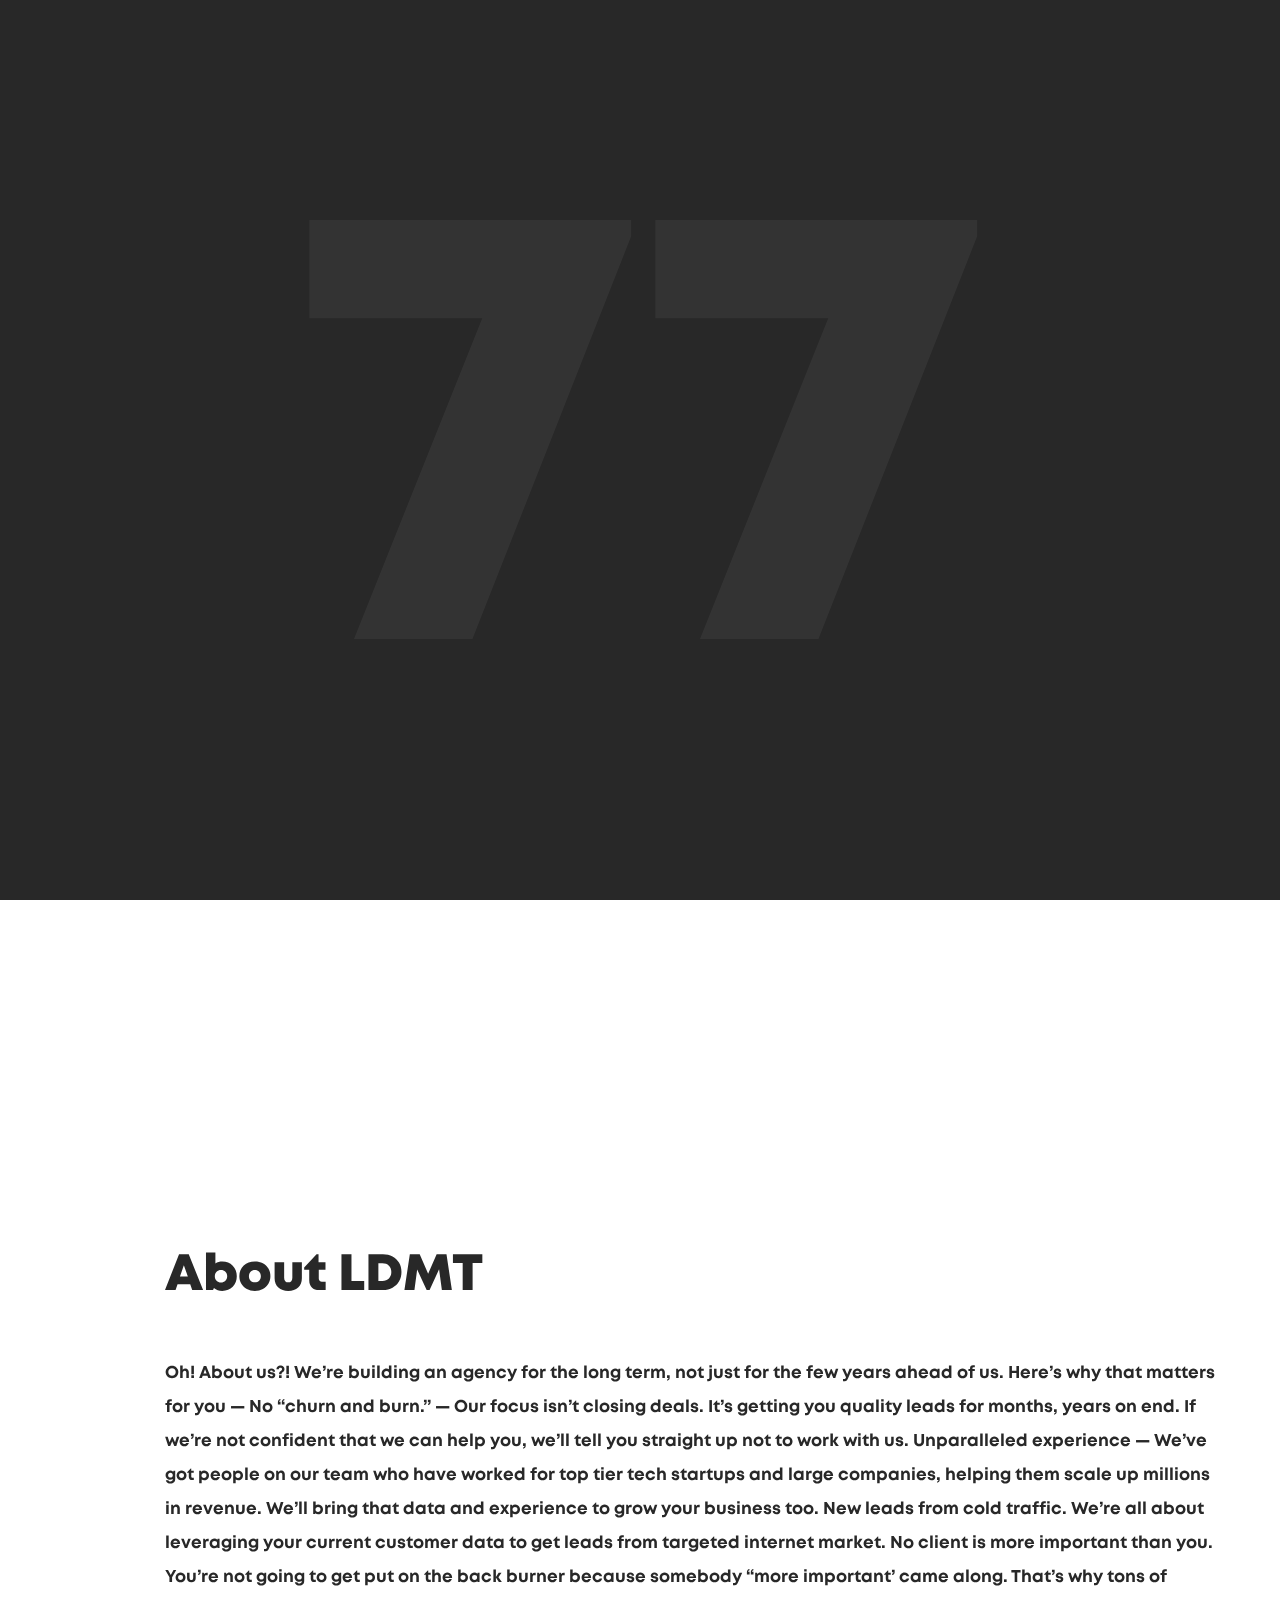
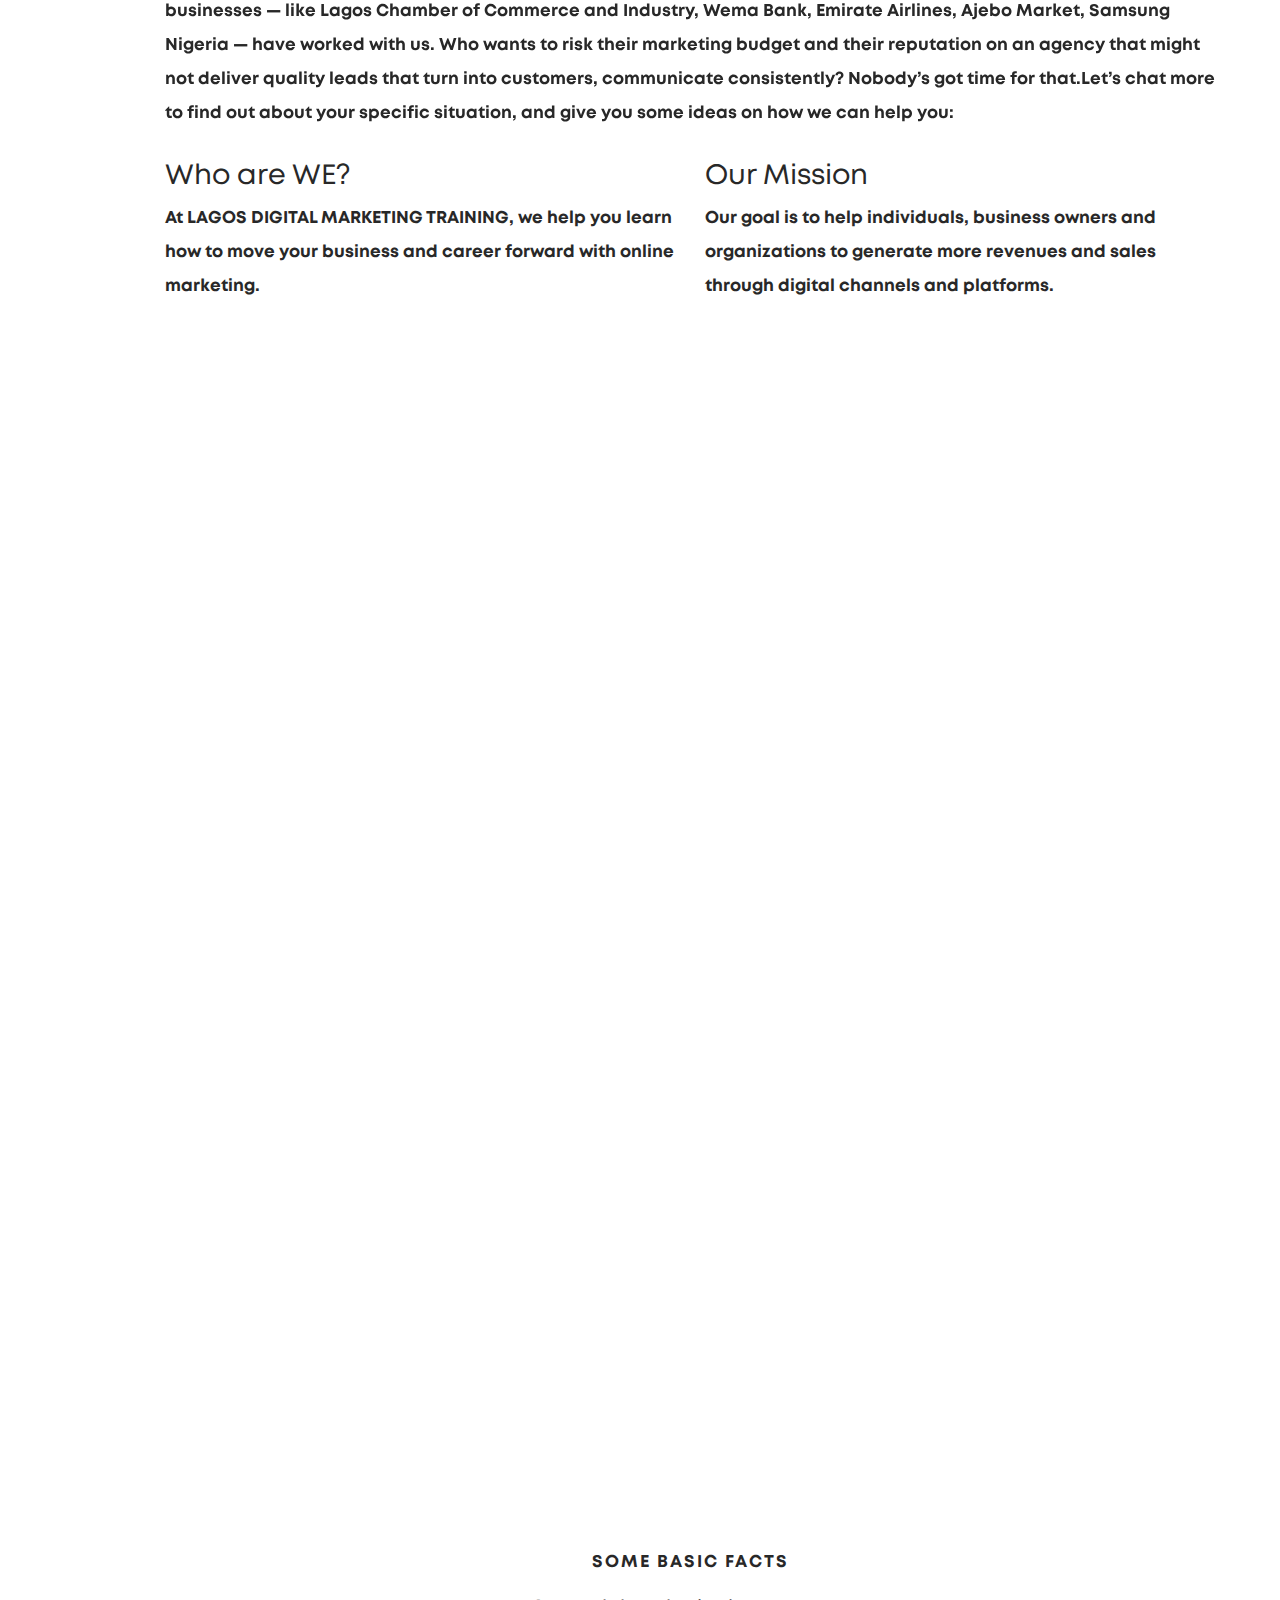
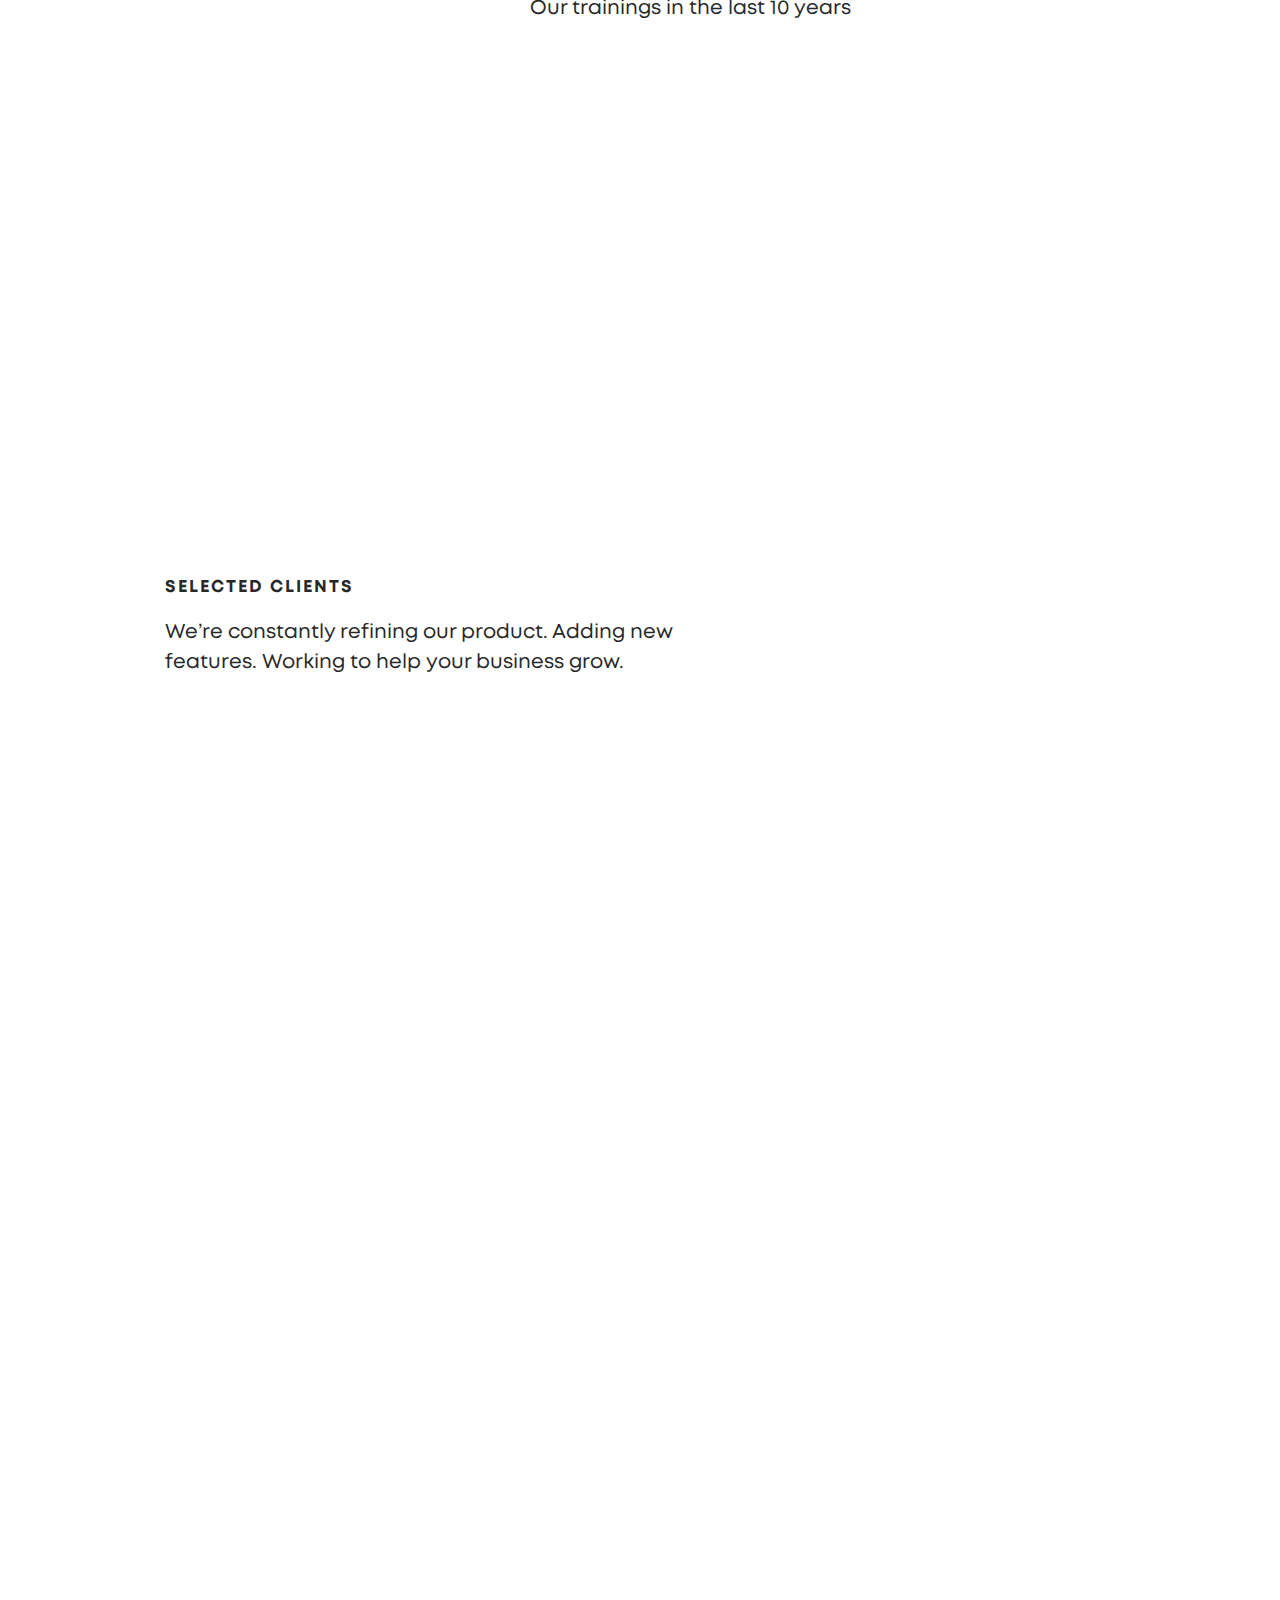
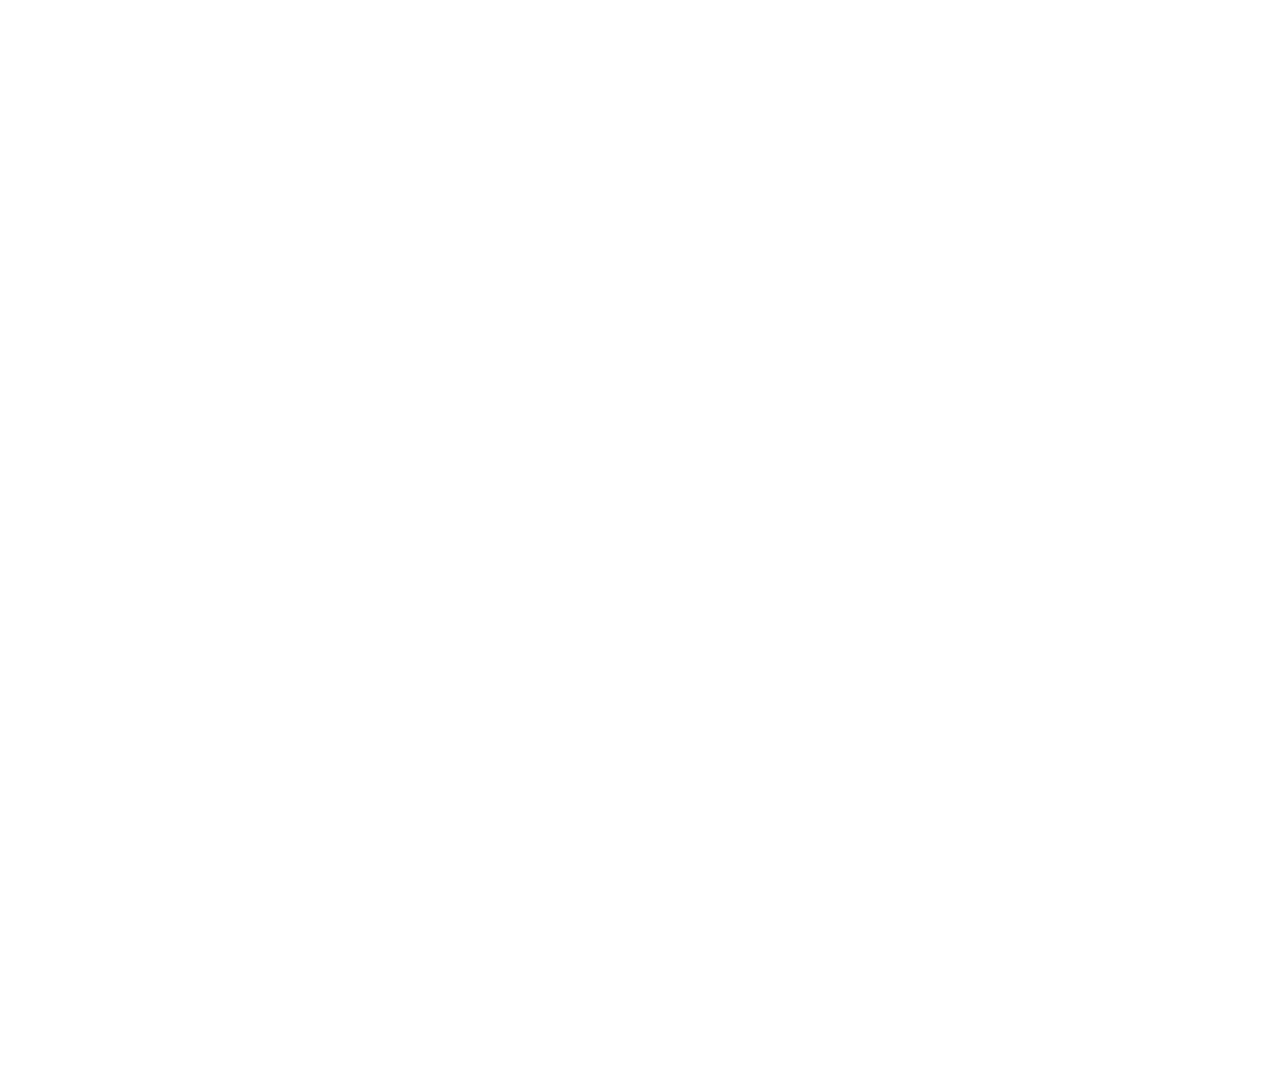
==== about.html @ c2b7b4fe "first commit" ====
<!DOCTYPE html>
<html lang="en">
  <head>
    <meta charset="utf-8" />
    <meta
      name="viewport"
      content="width=device-width, initial-scale=1, shrink-to-fit=no"
    />
    <meta name="format-detection" content="telephone=no" />
    <meta name="theme-color" content="#282828" />
    <title>
      Lagos Digitial Marketing Training | Digital Lab & Creative Solutions
    </title>
    <meta name="author" content="Themezinho" />
    <meta
      name="description"
      content="Agensy | Digital Lab & Creative Solutions"
    />
    <meta
      name="keywords"
      content="creative, works, showcase, training, lagos, portfolio, highlight, projects, modern, agency, digital, studio, css, animation, transition, freelancers"
    />

    <!-- SOCIAL MEDIA META -->
    <meta
      property="og:description"
      content="Lagos Digitial Marketing Training | Digital Lab & Creative Solutions"
    />
    <meta
      property="og:image"
      content="http://www.themezinho.net/agensy/preview.png"
    />
    <meta property="og:site_name" content="ldmt" />
    <meta property="og:title" content="ldmt" />
    <meta property="og:type" content="website" />
    <meta property="og:url" content="http://www.themezinho.net/agensy" />

    <!-- TWITTER META -->
    <meta name="twitter:card" content="summary" />
    <meta name="twitter:site" content="@ldmt" />
    <meta name="twitter:creator" content="@ldmt" />
    <meta name="twitter:title" content="ldmt" />
    <meta
      name="twitter:description"
      content="Lagos Digitial Marketing Training | Digital Lab & Creative Solutions"
    />
    <meta
      name="twitter:image"
      content="http://www.themezinho.net/agensy/preview.png"
    />

    <!-- FAVICON FILES -->
    <link href="images/LDMT logo.png" rel="apple-touch-icon" sizes="144x144" />
    <link href="images/LDMT logo.png" rel="apple-touch-icon" sizes="114x114" />
    <link href="images/LDMT logo.png" rel="apple-touch-icon" sizes="72x72" />
    <link href="images/LDMT logo.png" rel="apple-touch-icon" />
    <link href="images/LDMT logo.png" rel="shortcut icon" />

    <!-- CSS FILES -->
    <link rel="stylesheet" href="css/animate.min.css" />
    <link rel="stylesheet" href="css/odometer.min.css" />
    <link rel="stylesheet" href="css/fancybox.min.css" />
    <link rel="stylesheet" href="css/swiper.min.css" />
    <link rel="stylesheet" href="css/bootstrap.min.css" />
    <link rel="stylesheet" href="css/style.css" />
  </head>
  <body>
    <div class="preloader">
      <div class="inner">
        <!-- <figure class="logo">
          <img src="images/LDMT logo.png" alt="Image" />
        </figure> -->
        <span class="percentage" id="percentage">0</span>
      </div>
      <!-- end inner -->
      <div class="loader-progress" id="loader-progress"></div>
      <!-- end loader-progress -->
    </div>
    <!-- end preloader -->
    <div class="transition-overlay"></div>
    <!-- end transition-overlay -->
    <div class="navigation-menu">
      <div class="inner">
        <div class="side-menu">
          <ul>
            <li><a href="index.html">Home</a></li>
            <li><a href="about.html">About</a></li>
            <li><a href="courses.html">Courses</a></li>
            <li><a href="contact.html">Contact</a></li>
          </ul>
        </div>
        <!-- end side-menu -->
        <div class="sides">
          <!-- <div id="map">
            <iframe
              src="https://www.google.com/maps/embed?pb=!1m18!1m12!1m3!1d325518.68780316407!2d30.252511957059642!3d50.4016990487754!2m3!1f0!2f0!3f0!3m2!1i1024!2i768!4f13.1!3m3!1m2!1s0x40d4cf4ee15a4505%3A0x764931d2170146fe!2z0JrQuNGX0LIsIDAyMDAw!5e0!3m2!1suk!2sua!4v1552081224273"
              width="600"
              height="450"
              style="border: 0"
              allowfullscreen
            ></iframe>
          </div> -->
          <!-- end map -->
          <figure>
            <img src="images/team.jpg" alt="Image" />
            <a href="#" data-fancybox
              ><img src="images/icon-map-marker.svg" alt="Image"
            /></a>
          </figure>
        </div>
        <!-- end sides -->
        <div class="sides">
          <h2>
            LDMT is an agency for the long term, not just for the few years
            ahead of us. Here’s why that matters for you — No “churn and burn.”
            — Our focus isn’t closing deals. It’s getting you quality leads for
            months, years on end.
          </h2>
          <address>
            7 Molade Okoya, Adeniyi Jones, Lagos<br />
            <a href="#">info@ldmt.com.ng </a>
            +234 817 985 2082
          </address>
        </div>
        <!-- end sides -->
      </div>
      <!-- end inner -->
    </div>
    <!-- end navigation-menu -->
    <aside class="left-side">
      <div class="logo">
        <img src="images/LDMT logo.png" alt="Image" />
      </div>
      <ul>
        <li><a href="#">FACEBOOK</a></li>
        <li><a href="#">INSTAGRAM</a></li>
        <li><a href="#">TWITTER</a></li>
        <li><a href="#">LINKEDIN</a></li>
      </ul>
      <a href="#top" class="gotop"
        ><img src="images/icon-gotop.svg" alt="Image"
      /></a>
    </aside>
    <header class="header">
      <nav class="navbar">
        <div class="inner">
          <div class="logo">
            <a href="index.html"
              ><img src="images/LDMT logo.png" alt="Image"
            /></a>
          </div>
          <!-- end logo -->
          <div class="phone">T: +234 817 985 2082</div>
          <!-- end phone -->
          <div class="main-menu">
            <ul>
              <li><a href="index.html">Home</a></li>
              <li><a href="about.html">About</a></li>
              <li><a href="courses.html">Courses</a></li>
              <li><a href="contact.html">Contact</a></li>
            </ul>
          </div>
          <!-- end main-menu -->
          <div class="hamburger-menu" id="hamburger-menu">
            <div class="burger">
              <svg
                id="burger-svg"
                data-name="Layer 1"
                xmlns="http://www.w3.org/2000/svg"
                viewBox="0 0 50 50"
              >
                <title>Show / Hide Navigation</title>
                <rect class="burger-svg__base" width="50" height="50" />
                <g class="burger-svg__bars">
                  <rect
                    class="burger-svg__bar burger-svg__bar-1"
                    x="14"
                    y="18"
                    width="22"
                    height="2"
                  />
                  <rect
                    class="burger-svg__bar burger-svg__bar-2"
                    x="14"
                    y="24"
                    width="22"
                    height="2"
                  />
                  <rect
                    class="burger-svg__bar burger-svg__bar-3"
                    x="14"
                    y="30"
                    width="22"
                    height="2"
                  />
                </g>
              </svg>
            </div>
            <!-- end burger -->
          </div>
          <!-- end hamburger-menu -->
        </div>
        <!-- end inner -->
      </nav>
      <!-- end navbar -->
      <!-- end navbar -->
      <div class="page-title">
        <div class="container">
          <h2>About LDMT</h2>
          <p>
            At LAGOS DIGITAL MARKETING TRAINING, we help you learn how to move
            your business and career forward with online marketing.
          </p>
        </div>
        <!-- end container -->
      </div>
      <!-- end page-title -->
    </header>
    <!-- end header -->
    <section class="page-header">
      <div class="video-bg">
        <video src="videos/video-pl.mp4" loop autoplay muted></video>
      </div>
      <!-- end video-bg -->
    </section>
    <!-- end page-header -->
    <section class="about-intro">
      <div class="container">
        <div class="row">
          <div class="col-12">
            <h2>About LDMT</h2>
            <p>
              Oh! About us?! We’re building an agency for the long term, not
              just for the few years ahead of us. Here’s why that matters for
              you — No “churn and burn.” — Our focus isn’t closing deals. It’s
              getting you quality leads for months, years on end. If we’re not
              confident that we can help you, we’ll tell you straight up not to
              work with us. Unparalleled experience — We’ve got people on our
              team who have worked for top tier tech startups and large
              companies, helping them scale up millions in revenue. We’ll bring
              that data and experience to grow your business too. New leads from
              cold traffic. We’re all about leveraging your current customer
              data to get leads from targeted internet market. No client is more
              important than you. You’re not going to get put on the back burner
              because somebody “more important’ came along. That’s why tons of
              businesses — like Lagos Chamber of Commerce and Industry, Wema
              Bank, Emirate Airlines, Ajebo Market, Samsung Nigeria — have
              worked with us. Who wants to risk their marketing budget and their
              reputation on an agency that might not deliver quality leads that
              turn into customers, communicate consistently? Nobody’s got time
              for that.Let’s chat more to find out about your specific
              situation, and give you some ideas on how we can help you:
            </p>
          </div>
          <!-- end col-12 -->
          <div class="col-md-6">
            <h3>Who are WE?</h3>
            <p>
              At LAGOS DIGITAL MARKETING TRAINING, we help you learn how to move
              your business and career forward with online marketing.
            </p>
          </div>
          <!-- end col-6 -->
          <div class="col-md-6">
            <h3>Our Mission</h3>
            <p>
              Our goal is to help individuals, business owners and organizations
              to generate more revenues and sales through digital channels and
              platforms.
            </p>
          </div>

          <!-- end col-6 -->
        </div>
        <!-- end row -->
      </div>
      <!-- end container -->
    </section>
    <!-- end about-intro -->
    <section class="main-services" data-color="dark">
      <div class="container">
        <div class="row">
          <div class="col-12">
            <div class="titles">
              <h6>Our COURSES</h6>
              <p>
                Best recommendations for anyone looking to close more
                digitalsales and grow their business.
              </p>
            </div>
            <!-- end titles -->
          </div>
          <!-- end col-12 -->
          <div class="col-lg-3 col-md-6">
            <figure class="wow fadeinUp">
              <img src="images/icon01.svg" alt="Image" />
            </figure>
            <article>
              <span>01</span>
              <h4>CONTENT MARKETING</h4>
            </article>
          </div>
          <!-- end col-3 -->
          <div class="col-lg-3 col-md-6">
            <figure class="wow fadeinUp">
              <img src="images/icon02.svg" alt="Image" />
            </figure>
            <article>
              <span>02</span>
              <h4>SOCIAL MEDIA MARKETING</h4>
            </article>
          </div>
          <!-- end col-3 -->
          <div class="col-lg-3 col-md-6">
            <figure class="wow fadeinUp">
              <img src="images/icon03.svg" alt="Image" />
            </figure>
            <article>
              <span>03</span>
              <h4>SEARCH ENGINE OPTIMIZATION</h4>
            </article>
          </div>
          <!-- end col-3 -->
          <div class="col-lg-3 col-md-6">
            <figure class="wow fadeinUp">
              <img src="images/icon04.svg" alt="Image" />
            </figure>
            <article>
              <span>04</span>
              <h4>EMAIL MARKETING</h4>
            </article>
          </div>
          <!-- end col-3 -->
          <div class="col-lg-3 col-md-6">
            <figure class="wow fadeinUp">
              <img src="images/icon05.svg" alt="Image" />
            </figure>
            <article>
              <span>05</span>
              <h4>BLOGGING</h4>
            </article>
          </div>
          <!-- end col-3 -->
          <div class="col-lg-3 col-md-6">
            <figure class="wow fadeinUp">
              <img src="images/icon06.svg" alt="Image" />
            </figure>
            <article>
              <span>06</span>
              <h4>PAY PER CLICK</h4>
            </article>
          </div>
          <!-- end col-3 -->
          <div class="col-lg-3 col-md-6">
            <figure class="wow fadeinUp">
              <img src="images/icon07.svg" alt="Image" />
            </figure>
            <article>
              <span>07</span>
              <h4>CONVERSION OPTIMIZATION</h4>
            </article>
          </div>
          <!-- end col-3 -->
          <div class="col-lg-3 col-md-6">
            <figure class="wow fadeinUp">
              <img src="images/icon08.svg" alt="Image" />
            </figure>
            <article>
              <span>08</span>
              <h4>DIGITAL ANALYTICS</h4>
            </article>
          </div>
          <!-- end col-3 -->
          <div class="col-lg-3 col-md-6">
            <figure class="wow fadeinUp">
              <img src="images/icon08.svg" alt="Image" />
            </figure>
            <article>
              <span>09</span>
              <h4>ONLINE STORY TELLING</h4>
            </article>
          </div>
          <div class="col-lg-3 col-md-6">
            <figure class="wow fadeinUp">
              <img src="images/icon08.svg" alt="Image" />
            </figure>
            <article>
              <span>10</span>
              <h4>MARKET AUTOMATON</h4>
            </article>
          </div>
          <div class="col-lg-3 col-md-6">
            <figure class="wow fadeinUp">
              <img src="images/icon08.svg" alt="Image" />
            </figure>
            <article>
              <span>11</span>
              <h4>Digital Marketing Strategy</h4>
            </article>
          </div>
        </div>
        <!-- end row -->
      </div>
      <!-- end container -->
    </section>
    <!-- end main-services -->
    <section class="our-awards">
      <div class="container">
        <div class="titles">
          <h6>SOME BASIC FACTS</h6>
          <p>Our trainings in the last 10 years</p>
        </div>
        <!-- end titles -->
        <ul>
          <li class="wow fadeInUp" data-wow-delay="0s">
            <figure><img src="images/awards01.png" alt="Image" /></figure>
            <h5>Students</h5>
            <span class="odometer" data-count="7" data-status="yes">0K</span>
          </li>
          <li class="wow fadeInUp" data-wow-delay="0.05s">
            <figure><img src="images/awards02.png" alt="Image" /></figure>
            <h5>Course Modules</h5>
            <span class="odometer" data-count="11" data-status="yes">0</span>
          </li>
          <li class="wow fadeInUp" data-wow-delay="0.10s">
            <figure><img src="images/awards03.png" alt="Image" /></figure>
            <h5>Trainings Completed</h5>
            <span class="odometer" data-count="350" data-status="yes">0+</span>
          </li>
          <li class="wow fadeInUp" data-wow-delay="0.15s">
            <figure><img src="images/awards04.png" alt="Image" /></figure>
            <h5>Locations</h5>
            <span class="odometer" data-count="4" data-status="yes">0</span>
          </li>
          <li class="wow fadeInUp" data-wow-delay="0.20s">
            <figure><img src="images/awards05.png" alt="Image" /></figure>
            <h5>Pro Tutors</h5>
            <span class="odometer" data-count="50" data-status="yes">0</span>
          </li>
        </ul>
      </div>
      <!-- end container -->
    </section>
    <!-- end our-awards -->
    <!-- <section class="team" data-color="dark">
      <div class="container">
        <div class="row">
          <div class="col-12">
            <div class="titles">
              <h6>TEAM MEMBERS</h6>
              <p>
                We’re constantly refining our product. Adding new features.
                Working to help your business grow.
              </p>
            </div>
          </div>
          <div class="col-lg-3 col-md-6">
            <figure>
              <img src="images/team01.jpg" alt="Image" />
              <figcaption>
                <h5>Sasha O'Kharin</h5>
                <span>Freelance Creative Developer</span>
                <a href="#">Linkedin</a>
              </figcaption>
            </figure>
          </div>
          <div class="col-lg-3 col-md-6">
            <figure>
              <img src="images/team02.jpg" alt="Image" />
              <figcaption>
                <h5>Oleg Pachorski</h5>
                <span>Freelance Creative Developer</span>
                <a href="#">Linkedin</a>
              </figcaption>
            </figure>
          </div>
          <div class="col-lg-3 col-md-6">
            <figure>
              <img src="images/team03.jpg" alt="Image" />
              <figcaption>
                <h5>Alex Avdeivva</h5>
                <span>Freelance Creative Developer</span>
                <a href="#">Linkedin</a>
              </figcaption>
            </figure>
          </div>
          <div class="col-lg-3 col-md-6">
            <figure>
              <img src="images/team04.jpg" alt="Image" />
              <figcaption>
                <h5>Andrey Kolbasin</h5>
                <span>Freelance Creative Developer</span>
                <a href="#">Linkedin</a>
              </figcaption>
            </figure>
          </div>
        </div>
      </div>
    </section> -->
    <!-- end team -->
    <section class="logos">
      <div class="container">
        <div class="titles">
          <h6>SELECTED CLIENTS</h6>
          <p>
            We’re constantly refining our product. Adding new features. Working
            to help your business grow.
          </p>
        </div>
        <!-- end titles -->
        <ul class="wow fadeInUp">
          <li>
            <figure>
              <img src="images/moovit.svg" alt="Image" />
              <img src="images/brandspoosh.svg" alt="Image" />
            </figure>
          </li>
          <li>
            <figure>
              <img src="images/brandspoosh.svg" alt="Image" />
              <img src="images/moovit.svg" alt="Image" />
            </figure>
          </li>
          <li>
            <figure>
              <img src="images/guardian.svg" alt="Image" />
              <img src="images/business.svg" alt="Image" />
            </figure>
          </li>
          <li>
            <figure>
              <img src="images/moovit.svg" alt="Image" />
              <img src="images/brandspoosh.svg" alt="Image" />
            </figure>
          </li>
          <li>
            <figure>
              <img src="images/business.svg" alt="Image" />
              <img src="images/guardian.svg" alt="Image" />
            </figure>
          </li>
        </ul>
      </div>
      <!-- end container -->
    </section>
    <!-- end logos -->
    <section class="work-with-us" data-color="dark">
      <div class="container wow fadeInUp">
        <h6>LEARN FROM A PRO TEAM</h6>
        <h2>Would you like to start a training with us?</h2>
        <p><a href="#">Info@ldmt.com.ng</a></p>
        <small>Or</small>
        <p>+234 817 985 2082 or +234 708 853 7842</p>
      </div>
      <!-- end container -->
    </section>
    <!-- end work-with-us -->
    <footer class="footer">
      <div class="container">
        <div class="row">
          <div class="col-12">
            <div class="career wow fadeInUp">
              <h6>LAGOS DIGITAL MARKETING TRAINING</h6>
              <h2>
                We are always looking for creative minds, so let's train you
              </h2>
              <div class="custom-link">
                <a href="#">Get Started</a> <span></span> <i></i>
              </div>
              <!-- end custom-link -->
            </div>
            <!-- end career -->
          </div>
          <!-- end col-12 -->
          <div class="col-lg-5 wow fadeInUp">
            <figure class="logo">
              <img src="images/LDMT logo.png" alt="Image" />
            </figure>
          </div>
          <!-- end col-5 -->
          <div class="col-lg-4 col-md-6 wow fadeInUp">
            <h5>Location</h5>
            <address>
              7 Molade Okoya, <br />
              Adeniyi Jones, Lagos
            </address>
          </div>
          <!-- end col-4 -->
          <div class="col-lg-3 col-md-6 wow fadeInUp">
            <h5>Say Hello</h5>
            <address>
              info@ldmt.com.ng <br />
              +234 817 985 2082 / +234 708 853 7842
            </address>
          </div>
          <!-- end col-3 -->
          <div class="col-12 wow fadeInUp">
            <div class="sub-footer">
              <ul>
                <li><a href="courses.html">Courses</a></li>
                <li><a href="about.html">About</a></li>
                <li><a href="contact.html">Contact</a></li>
              </ul>
              <span>© 2022 LDMT - All rights Reserved</span>
            </div>
            <!-- end sub-footer -->
          </div>
          <!-- end col-12 -->
        </div>
        <!-- end row -->
      </div>
      <!-- end container -->
    </footer>
    <!-- end footer -->
    <audio id="hamburger-hover" src="audio/link.mp3" preload="auto"></audio>

    <!-- JS FILES -->
    <script src="js/jquery.min.js"></script>
    <script src="js/bootstrap.min.js"></script>
    <script src="js/imagesloaded.pkgd.min.js"></script>
    <script src="js/isotope.min.js"></script>
    <script src="js/swiper.min.js"></script>
    <script src="js/TweenMax.min.js"></script>
    <script src="js/odometer.min.js"></script>
    <script src="js/fancybox.min.js"></script>
    <script src="js/wow.min.js"></script>
    <script src="js/scripts.js"></script>
  </body>
</html>
---- css/style.css ----
@charset "UTF-8";
/* CUSTOM FONTS */
@font-face {
  font-family: "Mont";
  src: url("../fonts/Mont-Regular.eot");
  src: local("☺"), url("../fonts/Mont-Regular.woff") format("woff"),
    url("../fonts/Mont-Regular.ttf") format("truetype"),
    url("../fonts/Mont-Regular.svg") format("svg");
  font-weight: 400;
  font-style: normal;
}
@font-face {
  font-family: "Mont";
  src: url("../fonts/Mont-Bold.eot");
  src: local("☺"), url("../fonts/Mont-Bold.woff") format("woff"),
    url("../fonts/Mont-Bold.ttf") format("truetype"),
    url("../fonts/Mont-Bold.svg") format("svg");
  font-weight: 600;
  font-style: normal;
}
@font-face {
  font-family: "Mont";
  src: url("../fonts/Mont-Heavy.eot");
  src: local("☺"), url("../fonts/Mont-Heavy.woff") format("woff"),
    url("../fonts/Mont-Heavy.ttf") format("truetype"),
    url("../fonts/Mont-Heavy.svg") format("svg");
  font-weight: 800;
  font-style: normal;
}
/* BODY */
* {
  outline: none !important;
}

body {
  margin: 0;
  padding-left: 150px;
  padding-right: 50px;
  font-family: "Mont";
  font-size: 17px;
  color: #282828;
  -webkit-transition: all 0.4s ease-in-out;
  -moz-transition: all 0.4s ease-in-out;
  -ms-transition: all 0.4s ease-in-out;
  -o-transition: all 0.4s ease-in-out;
  transition: all 0.4s ease-in-out;
  -webkit-font-smoothing: antialiased;
  text-rendering: optimizeLegibility;
  -moz-osx-font-smoothing: grayscale;
}

/* LINKS */
a {
  color: #282828;
  -webkit-transition: all 0.25s ease-in-out;
  -moz-transition: all 0.25s ease-in-out;
  -ms-transition: all 0.25s ease-in-out;
  -o-transition: all 0.25s ease-in-out;
  transition: all 0.25s ease-in-out;
}

a:hover {
  text-decoration: underline;
  color: #282828;
}

a:active {
  text-decoration: underline;
}

/* HTML ELEMENTS */
img {
  max-width: 100%;
}

p {
  line-height: 1.5;
}

/* FORM ELEMENTS */
input[type="text"] {
  width: 100%;
  height: 54px;
  border: 1px solid #eee;
  padding: 0 20px;
}

textarea {
  width: 100%;
  height: 160px;
  border: 1px solid #eee;
  padding: 15px 20px;
}

button[type="submit"] {
  height: 58px;
  display: -ms-flexbox;
  display: flex;
  -ms-flex-wrap: wrap;
  flex-wrap: wrap;
  -ms-flex-align: center;
  -ms-flex-pack: justify;
  justify-content: space-between;
  text-align: center;
  border: none;
  margin: 0;
  padding: 0;
}
button[type="submit"] * {
  -webkit-transition: all 0.25s ease-in-out;
  -moz-transition: all 0.25s ease-in-out;
  -ms-transition: all 0.25s ease-in-out;
  -o-transition: all 0.25s ease-in-out;
  transition: all 0.25s ease-in-out;
}
button[type="submit"] strong {
  display: flex;
  flex-wrap: wrap;
  justify-content: center;
  align-content: center;
  height: 58px;
  border: 1px solid #282828;
  font-size: 13px;
  font-weight: 600;
  text-transform: uppercase;
  padding: 0 30px;
  background: #282828;
  color: #fff;
}
button[type="submit"] strong:hover {
  text-decoration: none;
}
button[type="submit"] b {
  width: 20px;
  height: 1px;
  background: #fff;
  display: inline-block;
  margin-left: 20px;
  margin-top: 8px;
}
button[type="submit"] i {
  width: 0;
  height: 0;
  display: inline-block;
  margin-left: 0;
  margin-right: auto;
  border-style: solid;
  border-width: 4px 0 4px 4px;
  border-color: transparent transparent transparent #fff;
  opacity: 1;
  margin-top: 5px;
}
button[type="submit"]:hover b {
  width: 50px;
  margin-left: 20px;
}
button[type="submit"]:hover i {
  opacity: 0;
}

/* CUSTOM CONTAINER */
@media (min-width: 1240px) {
  .container {
    max-width: 1200px;
  }
}
/* CUSTOM ELEMENTS */
.color-dark {
  background-color: #282828;
}
.color-dark .left-side ul {
  width: 100vh;
  line-height: 1;
  display: block;
  margin: 0;
  margin-top: 50vh;
  margin-left: -9px;
  padding: 0;
  transform: rotate(-90deg);
  transform-origin: 0 0;
  position: absolute;
  left: 50%;
  top: 50%;
  text-align: center;
}
.color-dark .left-side ul li {
  display: inline-block;
  margin: 0 10px;
  padding: 0;
  list-style: none;
}
.color-dark .left-side ul li a {
  display: block;
  font-size: 13px;
  font-weight: 600;
  position: relative;
  padding: 0 2px;
  color: #fff;
}
moe .color-dark .left-side ul li a:hover {
  text-decoration: none;
}
.color-dark .left-side ul li a:before {
  content: "";
  display: block;
  position: absolute;
  left: 0;
  bottom: 6px;
  height: 1px;
  width: 0;
  transition: width 0s ease, background 0.25s ease;
}
.color-dark .left-side ul li a:after {
  content: "";
  display: block;
  position: absolute;
  right: 0;
  bottom: 6px;
  height: 1px;
  width: 0;
  background: #fff;
  transition: width 0.25s ease;
}
.color-dark .left-side ul li a:hover:before {
  width: 100%;
  background: #fff;
  transition: width 0.25s ease;
}
.color-dark .left-side ul li a:hover:after {
  width: 100%;
  background: transparent;
  transition: all 0s ease;
}
.color-dark .left-side .logo img {
  -webkit-filter: invert(100%);
  filter: invert(100%);
}
.color-dark .left-side .gotop img {
  -webkit-filter: invert(100%);
  filter: invert(100%);
}

.color-light {
  background-color: #fff;
}

.color-undefined {
  background-color: transparent;
}

.overflow {
  overflow: hidden;
}

/* ODOMETER */
.odometer {
  line-height: 1;
}
.odometer .odometer-digit {
  padding: 0;
}
.odometer .odometer-digit-inner {
  left: 0;
}

/* PAGINATION */
.pagination {
  width: 100%;
  display: flex;
  flex-wrap: wrap;
}
.pagination li.page-item {
  margin-right: 5px;
}
.pagination li.page-item:first-child a.page-link {
  padding-left: 0;
}
.pagination li.page-item.active a.page-link {
  border: 1px solid #282828;
  background: none;
}
.pagination li.page-item a.page-link {
  border: none;
  color: #282828;
  font-size: 13px;
  font-weight: 600;
  border-radius: 50%;
}
.pagination li.page-item a.page-link:hover {
  background: none;
  opacity: 0.5;
}
.pagination li.page-item a.page-link:focus {
  border: none;
  background: none;
  box-shadow: none;
}

/* TRANSITION OVERLAY */
.transition-overlay {
  width: 100vw;
  height: 100vh;
  position: fixed;
  right: calc(-100% - 200px);
  bottom: 0;
  background: #282828;
  z-index: 99;
  -webkit-transition: all 0.3s ease;
  -moz-transition: all 0.3s ease;
  transition: all 0.3s ease;
  transition-duration: 500ms;
  -webkit-transition-duration: 500ms;
  transition-timing-function: cubic-bezier(0.86, 0, 0.07, 1);
  -webkit-transition-timing-function: cubic-bezier(0.86, 0, 0.07, 1);
  visibility: hidden;
}
.transition-overlay:before {
  content: "";
  width: 0;
  height: 0;
  border-style: solid;
  border-width: 0 200px 100vh 0;
  border-color: transparent #282828 transparent transparent;
  position: absolute;
  left: -200px;
  top: 0;
}
.transition-overlay.active {
  right: 0;
  visibility: visible;
}

/* PRELOADER */
.preloader {
  position: fixed;
  top: 0;
  left: 0;
  margin: auto;
  width: 100vw;
  height: 100vh;
  background: #282828;
  opacity: 1;
  -webkit-transition: all 0.3s ease;
  -moz-transition: all 0.3s ease;
  transition: all 0.3s ease;
  transition-duration: 500ms;
  -webkit-transition-duration: 500ms;
  transition-timing-function: cubic-bezier(0.86, 0, 0.07, 1);
  -webkit-transition-timing-function: cubic-bezier(0.86, 0, 0.07, 1);
  z-index: 99;
  transition-delay: 0.65s;
}
.preloader * {
  -webkit-transition: all 0.3s ease;
  -moz-transition: all 0.3s ease;
  transition: all 0.3s ease;
  transition-duration: 500ms;
  -webkit-transition-duration: 500ms;
  transition-timing-function: cubic-bezier(0.86, 0, 0.07, 1);
  -webkit-transition-timing-function: cubic-bezier(0.86, 0, 0.07, 1);
}
.preloader:before {
  content: "";
  width: 0;
  height: 0;
  border-style: solid;
  border-width: 0 200px 100vh 0;
  border-color: transparent #282828 transparent transparent;
  position: absolute;
  left: -200px;
  top: 0;
}
.preloader:after {
  content: "";
  width: 0;
  height: 0;
  border-style: solid;
  border-width: 100vh 0 0 200px;
  border-color: transparent transparent transparent #282828;
  position: absolute;
  right: -200px;
  top: 0;
}
.preloader .inner {
  width: 100vw;
  height: 100vh;
  display: flex;
  flex-wrap: wrap;
  align-items: center;
  justify-content: center;
  overflow: hidden;
}
.preloader .inner .logo {
  display: inline-block;
  margin: 0;
  animation: fadeInUp ease 0.6s;
}
.preloader .inner .logo img {
  height: 50px;
}
.preloader .inner .percentage {
  width: 100%;
  font-size: 70vh;
  line-height: 1;
  font-weight: 800;
  color: #fff;
  position: absolute;
  top: 50%;
  transform: translateY(-50%);
  text-align: center;
  opacity: 0.05;
  transition-delay: 0.1s;
}

.page-loaded .preloader {
  left: calc(-100% - 200px);
  visibility: hidden;
}

.page-loaded .preloader .logo {
  transform: translateX(-100px);
  opacity: 0;
}

.page-loaded .preloader .percentage {
  margin-left: 100px;
  opacity: 0;
}

body .navbar .inner {
  transform: translateY(-100%);
  transition-delay: 1.2s;
}

body .left-side {
  left: -100%;
  transition-delay: 1.3s !important;
  -webkit-transition: all 0.25s ease-in-out;
  -moz-transition: all 0.25s ease-in-out;
  -ms-transition: all 0.25s ease-in-out;
  -o-transition: all 0.25s ease-in-out;
  transition: all 0.25s ease-in-out;
}

body .header .headlines {
  opacity: 1;
  transform: translateY(100%);
  transition-delay: 1.4s !important;
  -webkit-transition: all 0.25s ease-in-out;
  -moz-transition: all 0.25s ease-in-out;
  -ms-transition: all 0.25s ease-in-out;
  -o-transition: all 0.25s ease-in-out;
  transition: all 0.25s ease-in-out;
  opacity: 0;
}

body .header .page-title {
  opacity: 1;
  transform: translateY(100%);
  transition-delay: 1.4s !important;
  -webkit-transition: all 0.25s ease-in-out;
  -moz-transition: all 0.25s ease-in-out;
  -ms-transition: all 0.25s ease-in-out;
  -o-transition: all 0.25s ease-in-out;
  transition: all 0.25s ease-in-out;
  opacity: 0;
}

body .page-header {
  opacity: 1;
  transform: translateY(100%);
  transition-delay: 1.4s !important;
  -webkit-transition: all 0.25s ease-in-out;
  -moz-transition: all 0.25s ease-in-out;
  -ms-transition: all 0.25s ease-in-out;
  -o-transition: all 0.25s ease-in-out;
  transition: all 0.25s ease-in-out;
  opacity: 0;
}

body .slider {
  transform: translateY(100%);
  transition-delay: 1.5s !important;
  -webkit-transition: all 0.25s ease-in-out;
  -moz-transition: all 0.25s ease-in-out;
  -ms-transition: all 0.25s ease-in-out;
  -o-transition: all 0.25s ease-in-out;
  transition: all 0.25s ease-in-out;
  opacity: 0;
}

.page-loaded .header .navbar .inner {
  transform: translateY(0);
}

.page-loaded .header .headlines {
  opacity: 1;
  transform: translateY(0);
  opacity: 1;
}

.page-loaded .header .page-title {
  opacity: 1;
  transform: translateY(0);
  opacity: 1;
}

.page-loaded .page-header {
  opacity: 1;
  transform: translateY(0);
  opacity: 1;
}

.page-loaded .slider {
  opacity: 1;
  transform: translateY(0);
}

.page-loaded .left-side {
  left: 0;
}

.page-loaded .video-wrapper {
  opacity: 1;
  transform: translateY(0);
}

.page-loaded figure.image {
  opacity: 1;
  transform: translateY(0);
}

.page-loaded .header-image {
  opacity: 1;
  transform: translateY(0);
}

.page-loaded .map {
  opacity: 1;
  transform: translateY(0);
}

/* BURGER */
.burger {
  margin-top: 1px;
  z-index: 3;
  display: inline-block;
  width: 50px;
  height: 50px;
  padding: 0;
  border: none;
  outline: none;
  cursor: pointer;
}

.isNavOpen {
  overflow: hidden;
}

.burger-svg__base {
  fill: #fff;
}

.burger-svg__bars {
  fill: #282828;
}

/* NAVIGATION MENU */
.navigation-menu {
  width: 100%;
  height: 100%;
  display: flex;
  flex-wrap: wrap;
  flex-direction: column;
  justify-content: center;
  position: fixed;
  right: calc(-100% + -200px);
  top: 0;
  z-index: 2;
  background: #282828;
  -webkit-transition: all 0.3s ease;
  -moz-transition: all 0.3s ease;
  transition: all 0.3s ease;
  transition-duration: 500ms;
  -webkit-transition-duration: 500ms;
  transition-timing-function: cubic-bezier(0.86, 0, 0.07, 1);
  -webkit-transition-timing-function: cubic-bezier(0.86, 0, 0.07, 1);
  visibility: hidden;
}
.navigation-menu:before {
  content: "";
  width: 0;
  height: 0;
  border-style: solid;
  border-width: 0 200px 100vh 0;
  border-color: transparent #282828 transparent transparent;
  position: absolute;
  left: -200px;
  top: 0;
}
.navigation-menu.active {
  right: 0;
  visibility: visible;
}
.navigation-menu.active .inner {
  opacity: 1;
  transform: translateX(0);
}
.navigation-menu #map {
  width: 600px;
  height: 450px;
  display: none;
  border: none;
}
.navigation-menu .inner {
  display: flex;
  flex-wrap: wrap;
  align-content: center;
  padding: 0 10%;
  color: #fff;
  transform: translateX(40%);
  opacity: 0;
  -webkit-transition: all 0.3s ease;
  -moz-transition: all 0.3s ease;
  transition: all 0.3s ease;
  transition-duration: 500ms;
  -webkit-transition-duration: 500ms;
  transition-timing-function: cubic-bezier(0.86, 0, 0.07, 1);
  -webkit-transition-timing-function: cubic-bezier(0.86, 0, 0.07, 1);
  transition-delay: 0.35s;
  padding-top: 80px;
}
.navigation-menu .inner .side-menu {
  width: 100%;
  float: right;
  display: none;
}
.navigation-menu .inner .side-menu ul {
  float: right;
  margin: 0;
  padding: 0;
  text-align: right;
}
.navigation-menu .inner .side-menu ul li {
  display: block;
  list-style: none;
  margin-bottom: 5px;
}
.navigation-menu .inner .side-menu ul li a {
  font-size: 8vw;
  color: #fff;
  font-weight: 600;
}
.navigation-menu .inner .sides {
  flex: 1;
  display: flex;
  flex-wrap: wrap;
  flex-direction: column;
  justify-content: center;
}
.navigation-menu .inner .sides:last-child {
  padding-left: 50px;
}
.navigation-menu .inner h2 {
  display: block;
  margin-bottom: 20px;
  line-height: 1.7;
  font-size: 25px;
}
.navigation-menu .inner h2 strong {
  font-weight: 600;
}
.navigation-menu .inner figure {
  display: block;
  margin: 0;
  background: #fff;
  padding: 6px;
  position: relative;
}
.navigation-menu .inner figure a {
  width: 50px;
  height: 50px;
  line-height: 44px;
  position: absolute;
  right: 6px;
  top: 6px;
  background: #fff;
  text-align: center;
}
.navigation-menu .inner address {
  display: block;
  font-size: 19px;
}
.navigation-menu .inner address a {
  display: block;
  color: #fff;
  text-decoration: underline;
}

/* REVEAL EFFECT */
.reveal-effect {
  float: left;
  overflow: hidden;
  position: relative;
}
.reveal-effect.animated:before {
  content: "";
  width: 100%;
  height: 100%;
  background: #eee;
  position: absolute;
  left: 0;
  top: 0;
  animation: 1s reveal linear forwards;
  -webkit-animation-duration: 1s;
  z-index: 1;
  -moz-animation-duration: 1s;
  -ms-animation-duration: 1s;
  -o-animation-duration: 1s;
  animation-duration: 1s;
  -webkit-animation-fill-mode: forwards;
  -moz-animation-fill-mode: forwards;
  -ms-animation-fill-mode: forwards;
  -o-animation-fill-mode: forwards;
  animation-fill-mode: forwards;
  -webkit-animation-timing-function: cubic-bezier(0.785, 0.135, 0.15, 0.86);
  -moz-animation-timing-function: cubic-bezier(0.785, 0.135, 0.15, 0.86);
  -o-animation-timing-function: cubic-bezier(0.785, 0.135, 0.15, 0.86);
  -ms-animation-timing-function: cubic-bezier(0.785, 0.135, 0.15, 0.86);
  animation-timing-function: cubic-bezier(0.785, 0.135, 0.15, 0.86);
}

.reveal-effect.animated > * {
  animation: 1s reveal-inner linear forwards;
}

@-webkit-keyframes reveal {
  0% {
    left: 0;
    width: 0;
  }
  50% {
    left: 0;
    width: 100%;
  }
  51% {
    left: auto;
    right: 0;
  }
  100% {
    left: auto;
    right: 0;
    width: 0;
  }
}
@-webkit-keyframes reveal-inner {
  0% {
    visibility: hidden;
    opacity: 0;
  }
  50% {
    visibility: hidden;
    opacity: 0;
  }
  51% {
    visibility: visible;
    opacity: 1;
  }
  100% {
    visibility: visible;
    opacity: 1;
  }
}
/* TITLES */
.titles {
  width: 100%;
  display: flex;
  flex-wrap: wrap;
  flex-direction: column;
  padding-right: 50%;
  margin-bottom: 80px;
}
.titles h6 {
  font-size: 17px;
  font-weight: 600;
  margin-bottom: 20px;
  letter-spacing: 2px;
}
.titles p {
  font-size: 20px;
  line-height: 1.5;
  margin-bottom: 0;
  font-weight: 300;
}

/* CUSTOM LINK */
.custom-link {
  display: -ms-flexbox;
  display: flex;
  -ms-flex-wrap: wrap;
  flex-wrap: wrap;
  -ms-flex-align: center;
  align-items: center;
  -ms-flex-pack: justify;
  justify-content: space-between;
}
.custom-link * {
  -webkit-transition: all 0.25s ease-in-out;
  -moz-transition: all 0.25s ease-in-out;
  -ms-transition: all 0.25s ease-in-out;
  -o-transition: all 0.25s ease-in-out;
  transition: all 0.25s ease-in-out;
}
.custom-link a {
  display: inline-block;
  margin-right: 15px;
  font-size: 13px;
  font-weight: 600;
  text-transform: uppercase;
}
.custom-link a:hover {
  text-decoration: none;
}
.custom-link span {
  width: 20px;
  height: 1px;
  background: #282828;
  display: inline-block;
  margin: 0;
}
.custom-link i {
  width: 0;
  height: 0;
  display: inline-block;
  margin-left: 0;
  margin-right: auto;
  border-style: solid;
  border-width: 4px 0 4px 4px;
  border-color: transparent transparent transparent #282828;
  opacity: 1;
}
.custom-link:hover a {
  margin-left: 20px;
}
.custom-link:hover span {
  width: 50px;
  margin-left: 20px;
}
.custom-link:hover i {
  opacity: 0;
}

/* CUSTOM BUTTON */
.custom-btn {
  display: -ms-flexbox;
  display: flex;
  -ms-flex-wrap: wrap;
  flex-wrap: wrap;
  -ms-flex-align: center;
  align-items: center;
  -ms-flex-pack: justify;
  justify-content: space-between;
  text-align: center;
}
.custom-btn * {
  -webkit-transition: all 0.25s ease-in-out;
  -moz-transition: all 0.25s ease-in-out;
  -ms-transition: all 0.25s ease-in-out;
  -o-transition: all 0.25s ease-in-out;
  transition: all 0.25s ease-in-out;
}
.custom-btn a {
  display: flex;
  flex-wrap: wrap;
  justify-content: center;
  height: 58px;
  border: 1px solid #282828;
  font-size: 13px;
  font-weight: 600;
  text-transform: uppercase;
  padding: 0 30px;
  padding-top: 18px;
  background: #282828;
  color: #fff;
}
.custom-btn a:hover {
  text-decoration: none;
}
.custom-btn span {
  width: 20px;
  height: 1px;
  background: #fff;
  display: inline-block;
  margin-left: 20px;
  margin-top: 8px;
}
.custom-btn i {
  width: 0;
  height: 0;
  display: inline-block;
  margin-left: 0;
  margin-right: auto;
  border-style: solid;
  border-width: 4px 0 4px 4px;
  border-color: transparent transparent transparent #fff;
  opacity: 1;
  margin-top: 5px;
}
.custom-btn:hover span {
  width: 50px;
  margin-left: 20px;
}
.custom-btn:hover i {
  opacity: 0;
}

/* HEADER */
.header {
  width: 100%;
  display: flex;
  flex-wrap: wrap;
  flex-direction: column;
}
.header .navbar {
  width: 100%;
  margin-bottom: 0;
}
.header .page-title {
  width: 100%;
  margin-bottom: 100px;
  margin-top: 50px;
}
.header .page-title h2 {
  font-weight: 700;
  font-size: 8vw;
  margin-bottom: 20px;
}
.header .page-title h4 {
  padding-right: 40%;
  line-height: 1.7;
}
.header .headlines {
  width: 100%;
  margin-bottom: 100px;
  margin-top: 50px;
}
.header .headlines h1 {
  font-size: 8vw;
  font-weight: 800;
  line-height: 1;
  margin: 0;
  padding-bottom: 5px;
}

/* NAVBAR */
.navbar {
  width: 100%;
  display: flex;
  flex-wrap: wrap;
  position: relative;
  z-index: 9;
  -webkit-transition: all 0.25s ease-in-out;
  -moz-transition: all 0.25s ease-in-out;
  -ms-transition: all 0.25s ease-in-out;
  -o-transition: all 0.25s ease-in-out;
  transition: all 0.25s ease-in-out;
}
.navbar.hide {
  transform: translateY(-100px) !important;
  -webkit-transition: all 0.25s ease-in-out;
  -moz-transition: all 0.25s ease-in-out;
  -ms-transition: all 0.25s ease-in-out;
  -o-transition: all 0.25s ease-in-out;
  transition: all 0.25s ease-in-out;
}
.navbar.light {
  color: #fff;
}
.navbar.light .logo a img {
  -webkit-filter: brightness(0) invert(1);
  filter: brightness(0) invert(1);
}
.navbar.light .main-menu ul li a {
  color: #fff;
}
.navbar.light .main-menu ul li a:after {
  background: #fff;
}
.navbar.light .main-menu ul li a:hover:before {
  background: #fff;
}
.navbar .inner {
  width: 100%;
  display: flex;
  flex-wrap: wrap;
  align-items: center;
  justify-content: space-between;
  padding: 30px 0;
  -webkit-transition: all 0.25s ease-in-out;
  -moz-transition: all 0.25s ease-in-out;
  -ms-transition: all 0.25s ease-in-out;
  -o-transition: all 0.25s ease-in-out;
  transition: all 0.25s ease-in-out;
}
.navbar .logo {
  margin-left: 0;
}
.navbar .logo a {
  margin: 0;
}
.navbar .logo a img {
  height: 42px;
}
.navbar .phone {
  margin-left: 50px;
}
.navbar .main-menu {
  margin-left: auto;
}
.navbar .main-menu ul {
  margin: 0;
  padding: 0;
}
.navbar .main-menu ul li {
  display: inline-block;
  margin: 0 18px;
  padding: 0;
}
.navbar .main-menu ul li a {
  display: block;
  font-size: 15px;
  font-weight: 600;
  position: relative;
  padding: 0 2px;
}
.navbar .main-menu ul li a:hover {
  text-decoration: none;
}
.navbar .main-menu ul li a:before {
  content: "";
  display: block;
  position: absolute;
  left: 0;
  bottom: 9px;
  height: 1px;
  width: 0;
  transition: width 0s ease, background 0.25s ease;
}
.navbar .main-menu ul li a:after {
  content: "";
  display: block;
  position: absolute;
  right: 0;
  bottom: 9px;
  height: 1px;
  width: 0;
  background: #282828;
  transition: width 0.25s ease;
}
.navbar .main-menu ul li a:hover:before {
  width: 100%;
  background: #282828;
  transition: width 0.25s ease;
}
.navbar .main-menu ul li a:hover:after {
  width: 100%;
  background: transparent;
  transition: all 0s ease;
}
.navbar .hamburger-menu {
  margin-right: 0;
  margin-left: 30px;
}

/* LEFT SIDE */
.left-side {
  width: 150px;
  height: 100vh;
  position: fixed;
  left: 0;
  top: 0;
}
.left-side .logo {
  width: 100%;
  display: block;
  height: 42px;
  text-align: center;
  margin-top: 35px;
  -webkit-transition: all 0.25s ease-in-out;
  -moz-transition: all 0.25s ease-in-out;
  -ms-transition: all 0.25s ease-in-out;
  -o-transition: all 0.25s ease-in-out;
  transition: all 0.25s ease-in-out;
  opacity: 0;
  transform: translateY(-30px);
}
.left-side .logo img {
  height: 42px;
}
.left-side .logo.sticky {
  opacity: 1;
  transform: translateY(0);
}
.left-side ul {
  width: 100vh;
  line-height: 1;
  display: block;
  margin: 0;
  margin-top: 50vh;
  margin-left: -9px;
  padding: 0;
  transform: rotate(-90deg);
  transform-origin: 0 0;
  position: absolute;
  left: 50%;
  top: 50%;
  text-align: center;
}
.left-side ul li {
  display: inline-block;
  margin: 0 10px;
  padding: 0;
  list-style: none;
}
.left-side ul li a {
  display: block;
  font-size: 13px;
  font-weight: 600;
  position: relative;
  padding: 0 2px;
}
.left-side ul li a:hover {
  text-decoration: none;
}
.left-side ul li a:before {
  content: "";
  display: block;
  position: absolute;
  left: 0;
  bottom: 6px;
  height: 1px;
  width: 0;
  transition: width 0s ease, background 0.25s ease;
}
.left-side ul li a:after {
  content: "";
  display: block;
  position: absolute;
  right: 0;
  bottom: 6px;
  height: 1px;
  width: 0;
  background: #282828;
  transition: width 0.25s ease;
}
.left-side ul li a:hover:before {
  width: 100%;
  background: #282828;
  transition: width 0.25s ease;
}
.left-side ul li a:hover:after {
  width: 100%;
  background: transparent;
  transition: all 0s ease;
}
.left-side .gotop {
  width: 50px;
  padding: 14px;
  position: absolute;
  left: 50px;
  bottom: 35px;
  display: none;
}
.left-side .gotop img {
  display: block;
}

/* SLIDER */
.slider {
  width: calc(100% + 50px);
  height: 560px;
  display: flex;
  flex-wrap: wrap;
  background: #282828;
  margin-right: -50px;
  overflow: hidden;
  position: relative;
}
.slider:hover .swiper-container .swiper-slide {
  margin-left: -10px;
}
.slider:hover .swiper-button-next span {
  width: 100%;
}
.slider .swiper-container {
  width: 100%;
  height: 100%;
  position: relative;
}
.slider .swiper-container .swiper-slide {
  width: calc(100% - 80px);
  display: -webkit-box;
  display: -ms-flexbox;
  display: -webkit-flex;
  display: flex;
  -webkit-box-pack: center;
  -ms-flex-pack: center;
  -webkit-justify-content: center;
  justify-content: center;
  -webkit-box-align: center;
  -ms-flex-align: center;
  -webkit-align-items: center;
  align-items: center;
  opacity: 0.3;
  -webkit-transition: all 0.25s ease-in-out;
  -moz-transition: all 0.25s ease-in-out;
  -ms-transition: all 0.25s ease-in-out;
  -o-transition: all 0.25s ease-in-out;
  transition: all 0.25s ease-in-out;
  overflow: hidden;
  background-size: cover;
  background-position: center;
}
.slider .swiper-container .swiper-slide-active {
  opacity: 1;
  z-index: 2;
}
.slider .swiper-container .swiper-slide-active .slide-inner {
  opacity: 1;
}
.slider .swiper-container .slide-inner {
  width: 100%;
  padding: 0 100px;
  padding-right: 40%;
  opacity: 0;
  -webkit-transition: all 0.25s ease-in-out;
  -moz-transition: all 0.25s ease-in-out;
  -ms-transition: all 0.25s ease-in-out;
  -o-transition: all 0.25s ease-in-out;
  transition: all 0.25s ease-in-out;
}
.slider .swiper-container .slide-inner figure {
  display: block;
  margin-bottom: 10px;
}
.slider .swiper-container .slide-inner figure img {
  max-width: 120px;
}
.slider .swiper-container .slide-inner h2 {
  font-size: 52px;
  font-weight: 600;
  color: #fff;
  margin-left: -3px;
}
.slider .swiper-container .slide-inner .link {
  display: block;
  margin-top: 50px;
}
.slider .swiper-container .slide-inner .link a {
  display: inline-block;
  font-weight: 600;
  color: #fff;
  font-size: 13px;
  position: relative;
}
.slider .swiper-container .slide-inner .link a:before {
  content: "";
  width: 100%;
  height: 6px;
  background: #fff;
  position: absolute;
  left: 0;
  bottom: 0;
  opacity: 0.3;
}
.slider .swiper-container .slide-inner .link a:after {
  content: "";
  width: 0;
  height: 6px;
  background: #fff;
  position: absolute;
  right: 0;
  bottom: 0;
  -webkit-transition: all 0.25s ease-in-out;
  -moz-transition: all 0.25s ease-in-out;
  -ms-transition: all 0.25s ease-in-out;
  -o-transition: all 0.25s ease-in-out;
  transition: all 0.25s ease-in-out;
}
.slider .swiper-container .slide-inner .link a:hover {
  text-decoration: none;
}
.slider .swiper-container .slide-inner .link a:hover:after {
  width: 100%;
}

/* SWIPER BUTTONS */
.swiper-button-next {
  width: 80px;
  height: 100%;
  display: flex;
  flex-wrap: wrap;
  flex-direction: column;
  justify-content: center;
  position: absolute;
  left: auto;
  right: 20px;
  top: 0;
  z-index: 2;
  background: none;
  text-align: right;
}
.swiper-button-next span {
  width: 50%;
  height: 1px;
  margin-left: auto;
  background: #fff;
  display: inline-block;
  -webkit-transition: all 0.25s ease-in-out;
  -moz-transition: all 0.25s ease-in-out;
  -ms-transition: all 0.25s ease-in-out;
  -o-transition: all 0.25s ease-in-out;
  transition: all 0.25s ease-in-out;
}
.swiper-button-next b {
  font-weight: 600;
  display: block;
  font-size: 12px;
  color: #fff;
  margin-top: 5px;
}

/* SWIPER PAGINATION */
.swiper-pagination-bullet {
  opacity: 1;
  background: rgba(0, 0, 0, 0.2);
  position: relative;
  height: 40px;
  width: 40px;
  background: none;
  text-align: center;
  transform: scaleX(-1) scale(0.7);
  margin: 0;
}
.swiper-pagination-bullet:before {
  content: "";
  width: 100%;
  height: 100%;
  border: 3px solid rgba(255, 255, 255, 0.3);
  border-radius: 50%;
  position: absolute;
  left: 0;
  top: 0;
}

.swiper-pagination-bullet-active {
  color: #fff;
  background: none;
}
.swiper-pagination-bullet-active:after {
  content: "";
  width: 14px;
  height: 14px;
  border-radius: 50%;
  background: #fff;
  position: absolute;
  left: 50%;
  top: 50%;
  margin-left: -7px;
  margin-top: -7px;
}

.swiper-pagination-bullet svg {
  position: absolute;
  top: 0;
  right: 0;
  width: 40px;
  height: 40px;
  transform: rotateY(-180deg) rotateZ(-90deg);
}

.swiper-pagination-bullet.swiper-pagination-bullet-active svg circle {
  animation-play-state: running;
  stroke-width: 3px;
  animation: countdown 6s linear forwards;
}

.swiper-pagination-bullet svg circle {
  stroke-dasharray: 113px;
  stroke-dashoffset: 0px;
  stroke-linecap: round;
  stroke-width: 0;
  stroke: #fff;
  fill: none;
  animation: none;
  animation-play-state: paused;
  animation-fill-mode: none;
}

/* PAGE HEADER */
.page-header {
  width: 100%;
  display: flex;
  flex-wrap: wrap;
  background: #282828;
}
.page-header .video-bg {
  width: 100%;
}
.page-header .video-bg video {
  width: 100%;
  display: flex;
}
.page-header iframe {
  width: 100%;
  height: 500px;
  display: block;
  border: none;
}
.page-header figure {
  width: 100%;
  margin: 0;
}
.page-header figure img {
  width: 100%;
}

/* ABOUT INTRO */
.about-intro {
  width: 100%;
  display: flex;
  flex-wrap: wrap;
  padding-top: 150px;
}
.about-intro h2 {
  font-size: 4vw;
  font-weight: 700;
  margin-bottom: 50px;
}
.about-intro p {
  line-height: 2;
  margin: 0;
}
.about-intro p:nth-child(2) {
  margin-bottom: 30px;
  font-weight: 600;
}

/* MAIN SERVICES */
.main-services {
  width: 100%;
  display: flex;
  flex-wrap: wrap;
  padding: 150px 0;
  text-align: center;
}
.main-services .titles {
  padding: 0 20%;
  color: #fff;
}
.main-services figure {
  display: inline-block;
  margin-bottom: 0;
}
.main-services figure img {
  height: 60px;
  display: inline-block;
}
.main-services article {
  width: 100%;
  float: left;
  margin-bottom: 50px;
  color: #fff;
  position: relative;
  padding: 0 30px;
}
.main-services article span {
  display: block;
  font-weight: 700;
  font-size: 40px;
  opacity: 0.1;
}
.main-services article h4 {
  display: block;
  margin-top: -25px;
  font-weight: 600;
  font-size: 18px;
}

/* WORKS */
.works {
  width: 100%;
  display: flex;
  flex-wrap: wrap;
  padding: 80px 0;
}
.works .titles {
  display: block;
  padding-right: 15%;
  margin-bottom: 20px;
}
.works .titles h2 {
  font-size: 18px;
  font-weight: 600;
  letter-spacing: 2px;
  text-transform: uppercase;
}
.works .titles p {
  font-size: 20px;
  line-height: 1.5;
  margin-bottom: 40px;
  font-weight: 300;
}
.works ul {
  margin-bottom: 0;
  margin-left: -30px;
  margin-right: -30px;
  padding: 0;
}
.works ul li {
  width: 50%;
  margin: 40px 0;
  padding: 0 30px;
  list-style: none;
}

/* PROJECT BOX */
.project-box {
  width: 100%;
  display: block;
}
.project-box .project-image {
  width: 100%;
  display: block;
}
.project-box .project-image a {
  display: block;
}
.project-box .project-image a img {
  width: 100%;
}
.project-box .project-content {
  width: 100%;
  display: block;
}
.project-box .project-content h3 {
  font-size: 27px;
  display: block;
}
.project-box .project-content h3 a {
  display: block;
}
.project-box .project-content h3 a:hover {
  text-decoration: none;
}
.project-box .project-content small {
  display: block;
}

/* CASE DETAIL */
.case-detail {
  width: 100%;
  display: flex;
  flex-wrap: wrap;
  padding: 120px 0;
}
.case-detail figure {
  display: block;
  margin-bottom: 50px;
}
.case-detail figure img {
  width: 100%;
}
.case-detail h6 {
  font-size: 16px;
  font-weight: 600;
  margin-bottom: 5px;
}
.case-detail h5 {
  font-size: 20px;
  font-weight: 600;
  margin-bottom: 15px;
}
.case-detail h3 {
  font-size: 50px;
  font-weight: 800;
  margin-top: 100px;
}
.case-detail p {
  display: block;
  margin-bottom: 50px;
}

/* FEATURED SERVICES */
.featured-services {
  width: 100%;
  display: flex;
  flex-wrap: wrap;
  padding: 150px 0;
  color: #fff;
}
.featured-services .col-lg-3:nth-child(2n + 2) {
  margin-top: 134px;
}
.featured-services figure {
  width: 100%;
  display: flex;
  flex-wrap: wrap;
  flex-direction: column;
  position: relative;
  margin: 15px 0;
  border: 1px solid rgba(255, 255, 255, 0.05);
  padding: 30% 0;
}
.featured-services figure:hover {
  background: #fff;
}
.featured-services figure:hover img {
  margin: 0;
  filter: invert(100%);
}
.featured-services figure:hover figcaption {
  color: #282828;
}
.featured-services figure img {
  opacity: 0.1;
  padding: 0 35%;
  filter: blur(10px);
}
.featured-services figure figcaption {
  width: 100%;
  height: 100%;
  display: flex;
  flex-direction: column;
  justify-content: center;
  position: absolute;
  bottom: 0;
  left: 0;
  padding: 20px;
  text-align: center;
}
.featured-services figure figcaption span {
  font-size: 13px;
  font-weight: 600;
  margin-bottom: 10px;
}
.featured-services figure figcaption h4 {
  font-size: 17px;
  font-weight: 600;
  margin-bottom: 0;
}

/* RECENT NEWS */
.recent-news {
  width: 100%;
  display: flex;
  flex-wrap: wrap;
  padding: 0;
}
.recent-news .row {
  margin-left: -25px;
  margin-right: -25px;
}
.recent-news .col-lg-4 {
  padding-left: 25px;
  padding-right: 25px;
}
.recent-news .col-12 {
  padding-left: 25px;
  padding-right: 25px;
}
.recent-news .inner h3 {
  font-size: 20px;
}
.recent-news .content-box {
  display: flex;
  flex-wrap: wrap;
  flex-direction: column;
  margin-bottom: 80px;
  padding-bottom: 40px;
  border-bottom: 1px solid rgba(40, 40, 40, 0.1);
  -webkit-transition: all 0.25s ease-in-out;
  -moz-transition: all 0.25s ease-in-out;
  -ms-transition: all 0.25s ease-in-out;
  -o-transition: all 0.25s ease-in-out;
  transition: all 0.25s ease-in-out;
  position: relative;
}
.recent-news .content-box:before {
  content: "";
  display: block;
  position: absolute;
  left: 0;
  bottom: -1px;
  height: 1px;
  width: 0;
  transition: width 0s ease, background 0.25s ease;
}
.recent-news .content-box:after {
  content: "";
  display: block;
  position: absolute;
  right: 0;
  bottom: -1px;
  height: 1px;
  width: 0;
  background: #282828;
  transition: width 0.25s ease;
}
.recent-news .content-box:hover:before {
  width: 100%;
  background: #282828;
  transition: width 0.25s ease;
}
.recent-news .content-box:hover:after {
  width: 100%;
  background: transparent;
  transition: all 0s ease;
}
.recent-news .content-box.selected {
  padding-bottom: 80px;
}
.recent-news .content-box.selected h3 {
  font-size: 4vw;
  font-weight: 600;
}
.recent-news .content-box small {
  opacity: 0.5;
  margin-bottom: 10px;
}
.recent-news .content-box h3 {
  display: block;
  margin-bottom: 20px;
  padding-bottom: 20px;
}
.recent-news .content-box h3 a {
  display: block;
}
.recent-news .content-box h3 a:hover {
  text-decoration: none;
}
.recent-news .content-box span {
  display: block;
  font-weight: 600;
}

/* OUR AWARDS */
.our-awards {
  width: 100%;
  display: flex;
  flex-wrap: wrap;
  padding: 150px 0;
}
.our-awards .titles {
  text-align: center;
  padding: 0 20%;
}
.our-awards ul {
  width: 100%;
  margin: 0;
  padding: 0;
  text-align: center;
}
.our-awards ul li {
  width: 20%;
  float: left;
  margin: 0;
  padding: 0;
  list-style: none;
}
.our-awards ul li:last-child figure {
  border-right: 0;
}
.our-awards ul li figure {
  width: 100%;
  margin-bottom: 40px;
  padding: 0 30%;
  border-right: 1px solid rgba(40, 40, 40, 0.1);
}
.our-awards ul li h5 {
  font-weight: 600;
  font-size: 15px;
  margin-bottom: 15px;
}
.our-awards ul li small {
  display: block;
  opacity: 0.6;
  margin-bottom: 5px;
}
.our-awards ul li .odometer {
  font-size: 60px;
  font-weight: 800;
}

.our-awards-div {
  display: flex;
  flex-wrap: wrap;
  align-items: center;
  justify-content: center;
}
.our-awards-div img {
  width: 30%;
  margin-right: 10px;
  margin-bottom: 20px;
}

/* SHOWREEL */
.showreel {
  width: 100%;
  display: flex;
  flex-wrap: wrap;
  padding: 150px 0;
}

.showreel .video {
  width: 100%;
  display: flex;
  /* flex-wrap: wrap; */
  /* flex-direction: column; */
  justify-content: space-between;
}

.showreel .video h2 {
  width: 100%;
  height: 200px;
  line-height: 200px;
  position: absolute;
  left: 0;
  top: 50%;
  margin-top: -100px;
  text-align: center;
  color: #fff;
  font-size: 4vw;
  font-weight: 800;
}
/* .showreel .video {
  width: 100%;
  float: left;
  display: flex;
  flex-wrap: wrap;
  flex-direction: column;
  justify-content: center;
  position: relative;
}
.showreel .video h2 {
  width: 100%;
  height: 200px;
  line-height: 200px;
  position: absolute;
  left: 0;
  top: 50%;
  margin-top: -100px;
  text-align: center;
  color: #fff;
  font-size: 4vw;
  font-weight: 800;
}
.showreel .video video {
  width: 100%;
  min-width: 100%;
  min-height: 100%;
  float: left;
} */

/* TEAM */
.team {
  width: 100%;
  display: flex;
  flex-wrap: wrap;
  padding: 150px 0;
  color: #fff;
}
.team figure {
  display: block;
  margin: 0;
}
.team figure img {
  width: 100%;
  display: block;
  margin-bottom: 20px;
}
.team figure figcaption {
  display: block;
  margin: 0;
}
.team figure figcaption span {
  display: block;
  font-size: 14px;
  opacity: 0.5;
  margin-bottom: 10px;
}
.team figure figcaption h5 {
  display: block;
  font-weight: 600;
  margin-bottom: 0;
}
.team figure figcaption a {
  color: #fff;
  margin-right: 10px;
  margin-bottom: 10px;
}

/* LOGOS */
.logos {
  width: 100%;
  display: flex;
  flex-wrap: wrap;
  padding: 150px 0;
}
.logos ul {
  width: 100%;
  display: flex;
  flex-wrap: wrap;
  margin: 0;
  padding: 0;
  position: relative;
  border-left: 1px solid rgba(40, 40, 40, 0.1);
  border-top: 1px solid rgba(40, 40, 40, 0.1);
}
.logos ul li {
  width: 20%;
  float: left;
  list-style: none;
  border-right: 1px solid rgba(40, 40, 40, 0.1);
  border-bottom: 1px solid rgba(40, 40, 40, 0.1);
  text-align: center;
}
.logos ul li:hover figure {
  opacity: 1;
}
.logos ul li figure {
  display: block;
  height: 80px;
  margin: 30px 0;
  opacity: 0.6;
  -webkit-transition: all 0.25s ease-in-out;
  -moz-transition: all 0.25s ease-in-out;
  -ms-transition: all 0.25s ease-in-out;
  -o-transition: all 0.25s ease-in-out;
  transition: all 0.25s ease-in-out;
  position: relative;
}
.logos ul li figure img {
  display: none;
  height: 80px;
  position: absolute;
  left: 50%;
  top: 0;
  transform: translateX(-50%);
}

/* BLOG */
.post-header {
  width: 100%;
  display: flex;
  flex-wrap: wrap;
}
.post-header .post-image {
  width: 100%;
  margin: 0;
}
.post-header .post-image img {
  width: 100%;
}

.post-body {
  width: 100%;
  margin-bottom: 50px;
}
.post-body .avatar {
  width: 100%;
  margin-bottom: 20px;
  font-size: 13px;
}
.post-body .avatar img {
  height: 60px;
  margin-right: 20px;
  border-radius: 50%;
}
.post-body .avatar a {
  text-decoration: underline;
}
.post-body .post-title {
  display: block;
  margin-bottom: 15px;
  font-weight: 700;
  font-size: 3vw;
}
.post-body .post-date {
  display: block;
  margin-bottom: 30px;
  opacity: 0.5;
}
.post-body .post-intro {
  display: block;
  margin-bottom: 20px;
  font-size: 18px;
  line-height: 1.7;
}
.post-body .image-left {
  width: 50%;
  float: left;
  margin-right: 30px;
  margin-bottom: 20px;
  margin-top: 5px;
}
.post-body .image-left img {
  width: 100%;
}
.post-body .image-right {
  width: 50%;
  float: right;
  margin-left: 30px;
  margin-bottom: 20px;
  margin-top: 5px;
}
.post-body .image-right img {
  width: 100%;
}
.post-body .image-full {
  width: 100%;
  display: inline-block;
  margin: 30px 0;
}
.post-body .image-full img {
  width: 100%;
}
.post-body h5 {
  font-weight: 600;
  margin-top: 15px;
  margin-bottom: 15px;
}
.post-body ul {
  padding-left: 20px;
  margin-bottom: 30px;
}
.post-body ul li {
  margin-bottom: 5px;
}
.post-body blockquote {
  display: inline-block;
  padding: 40px;
  margin-top: 20px;
  margin-bottom: 40px;
  background: #282828;
  position: relative;
  color: #fff;
  background: url(../images/quote-bg.svg) left top no-repeat #282828;
  background-size: contain;
}
.post-body blockquote p {
  display: block;
}
.post-body blockquote h5 {
  font-weight: 600;
  margin: 0;
}

.post-navigation {
  width: 100%;
  display: flex;
  flex-wrap: wrap;
  background: #f9f9f9;
}
.post-navigation a {
  font-weight: 600;
  font-size: 18px;
  padding: 40px 25px;
}
.post-navigation a:nth-child(1) {
  width: 50%;
  float: left;
  border-right: 1px solid #eee;
}
.post-navigation a:nth-child(2) {
  width: 50%;
  float: right;
  padding-left: 25px;
}

.blog {
  width: 100%;
  display: flex;
  flex-wrap: wrap;
  padding-top: 150px;
}
.blog .post {
  width: 100%;
  display: flex;
  flex-wrap: wrap;
  margin-bottom: 150px;
}
.blog .post .post-image {
  width: 100%;
  margin-bottom: 30px;
}
.blog .post .post-image img {
  width: 100%;
}
.blog .post .post-content {
  width: 100%;
  margin: 0;
}
.blog .post .post-content .avatar {
  width: 100%;
  margin-bottom: 20px;
  font-size: 13px;
}
.blog .post .post-content .avatar img {
  height: 60px;
  margin-right: 20px;
  border-radius: 50%;
}
.blog .post .post-content .avatar a {
  text-decoration: underline;
}
.blog .post .post-content .post-title {
  display: block;
  margin-bottom: 15px;
  font-weight: 700;
  font-size: 3vw;
}
.blog .post .post-content .post-date {
  display: block;
  margin-bottom: 30px;
  opacity: 0.5;
}
.blog .post .post-content .post-intro {
  display: block;
  margin-bottom: 20px;
  font-size: 18px;
  line-height: 1.7;
}
.blog .post .post-content .post-link {
  display: inline-block;
  font-weight: 700;
  padding-bottom: 8px;
  position: relative;
}
.blog .post .post-content .post-link:hover {
  text-decoration: none;
}
.blog .post .post-content .post-link:hover:after {
  width: 0;
}
.blog .post .post-content .post-link:before {
  content: "";
  width: 100%;
  height: 3px;
  background: #eee;
  position: absolute;
  left: 0;
  bottom: 0;
}
.blog .post .post-content .post-link:after {
  content: "";
  width: 100%;
  height: 3px;
  background: #282828;
  position: absolute;
  right: 0;
  bottom: 0;
  -webkit-transition: all 0.25s ease-in-out;
  -moz-transition: all 0.25s ease-in-out;
  -ms-transition: all 0.25s ease-in-out;
  -o-transition: all 0.25s ease-in-out;
  transition: all 0.25s ease-in-out;
}
.blog .sidebar {
  width: calc(100% - 50px);
  display: flex;
  flex-wrap: wrap;
  margin-left: auto;
  border: 1px solid rgba(40, 40, 40, 0.1);
  padding: 25px;
}
.blog .sidebar .widget {
  width: 100%;
  border-bottom: 1px solid rgba(40, 40, 40, 0.1);
  padding-bottom: 25px;
  margin-bottom: 25px;
}
.blog .sidebar .widget:last-child {
  margin-bottom: 0;
  padding-bottom: 0;
  border-bottom: none;
}
.blog .sidebar .widget .title {
  display: block;
  font-size: 22px;
  font-weight: 700;
  margin-bottom: 20px;
  padding-bottom: 20px;
  position: relative;
}
.blog .sidebar .widget .title:after {
  content: "";
  width: 30%;
  height: 3px;
  background: #282828;
  position: absolute;
  left: -25px;
  bottom: 0;
}
.blog .sidebar .widget form {
  display: block;
}
.blog .sidebar .widget form input[type="text"] {
  margin-bottom: 10px;
}
.blog .sidebar .widget form button[type="submit"] {
  font-weight: 600;
  font-size: 14px;
  color: #fff;
  background: #282828;
  padding: 0 30px;
}
.blog .sidebar .widget .categories {
  display: block;
  margin: 0;
  padding: 0;
}
.blog .sidebar .widget .categories li {
  display: block;
  margin: 0;
  padding: 3px 0;
  list-style: none;
}
.blog .sidebar .widget .categories li:before {
  content: "";
  width: 5px;
  height: 5px;
  float: left;
  border-radius: 50%;
  background: #282828;
  margin-right: 15px;
  margin-top: 11px;
}
.blog .sidebar .widget .categories li span {
  float: right;
  opacity: 0.5;
}
.blog .sidebar .widget .tags {
  display: block;
  margin: 0;
  padding: 0;
}
.blog .sidebar .widget .tags li {
  display: inline-block;
  margin-right: 5px;
  margin-bottom: 10px;
  padding: 0;
  list-style: none;
}
.blog .sidebar .widget .tags li a {
  display: inline-block;
  border: 1px solid rgba(40, 40, 40, 0.1);
  line-height: 30px;
  font-size: 14px;
  padding: 0 10px;
}
.blog .sidebar .widget .tags li a:hover {
  text-decoration: none;
  border: 1px solid #282828;
  background: #282828;
  color: #fff;
}
.blog .sidebar .widget .works {
  display: block;
  margin: 0;
  margin-left: -5px;
  margin-right: -5px;
  padding: 0;
}
.blog .sidebar .widget .works li {
  width: 33.33333%;
  float: left;
  margin: 0;
  padding: 5px;
  list-style: none;
}

/* POST STICKY */
.post-sticky {
  width: 100%;
  display: flex;
  flex-wrap: wrap;
  position: relative;
}
.post-sticky .post-image {
  width: 100%;
  margin-bottom: 0;
}
.post-sticky .post-image img {
  width: 100%;
  opacity: 0.5;
}
.post-sticky .post-content {
  width: 100%;
  margin: 0;
  position: absolute;
  left: 0;
  bottom: 0;
  color: #fff;
  padding: 50px;
  padding-right: 30%;
}
.post-sticky .post-content .avatar {
  width: 100%;
  margin-bottom: 20px;
  font-size: 13px;
}
.post-sticky .post-content .avatar img {
  height: 60px;
  margin-right: 20px;
  border-radius: 50%;
}
.post-sticky .post-content .avatar a {
  text-decoration: underline;
  color: #fff;
}
.post-sticky .post-content .post-title {
  display: block;
  margin-bottom: 15px;
  font-weight: 700;
  font-size: 4vw;
}
.post-sticky .post-content .post-title a {
  display: block;
  color: #fff;
}
.post-sticky .post-content .post-date {
  display: block;
  margin-bottom: 30px;
}
.post-sticky .post-content .post-intro {
  display: block;
  margin-bottom: 20px;
  font-size: 18px;
  line-height: 1.7;
}
.post-sticky .post-content .post-link {
  display: inline-block;
  font-weight: 700;
  padding-bottom: 8px;
  position: relative;
  color: #fff;
}
.post-sticky .post-content .post-link:hover {
  text-decoration: none;
}
.post-sticky .post-content .post-link:hover:after {
  width: 0;
}
.post-sticky .post-content .post-link:before {
  content: "";
  width: 100%;
  height: 3px;
  background: rgba(255, 255, 255, 0.2);
  position: absolute;
  left: 0;
  bottom: 0;
}
.post-sticky .post-content .post-link:after {
  content: "";
  width: 100%;
  height: 3px;
  background: #fff;
  position: absolute;
  right: 0;
  bottom: 0;
  -webkit-transition: all 0.25s ease-in-out;
  -moz-transition: all 0.25s ease-in-out;
  -ms-transition: all 0.25s ease-in-out;
  -o-transition: all 0.25s ease-in-out;
  transition: all 0.25s ease-in-out;
}

/* WORK WITH US */
.work-with-us {
  width: 100%;
  display: flex;
  flex-wrap: wrap;
  padding: 150px 0;
  color: #fff;
}
.work-with-us h6 {
  font-size: 17px;
  font-weight: 600;
  margin-bottom: 20px;
}
.work-with-us h2 {
  font-size: 6vw;
  font-weight: 800;
  margin-bottom: 50px;
}
.work-with-us p {
  display: block;
  margin: 0;
  font-size: 19px;
}
.work-with-us a {
  color: #fff;
  text-decoration: underline;
}
.work-with-us small {
  display: block;
  margin: 15px 0;
}

/* CONTACT */
.contact {
  width: 100%;
  display: flex;
  flex-wrap: wrap;
  padding-top: 150px;
}
.contact h5 {
  font-weight: 600;
  margin-bottom: 20px;
  display: block;
}
.contact address {
  display: block;
  margin-bottom: 50px;
}
.contact address p {
  margin: 0;
}
.contact address a {
  text-decoration: underline;
}
.contact .contact-form {
  display: block;
  margin-top: 50px;
}
.contact .contact-form h5 {
  margin-bottom: 40px;
}
.contact .contact-form #contact {
  display: block;
}
.contact .contact-form #contact .form-group {
  display: block;
  position: relative;
  margin-bottom: 35px;
}
.contact .contact-form #contact .form-group span {
  width: 100%;
  line-height: 54px;
  position: absolute;
  left: 0;
  top: 0;
  padding: 0 20px;
  z-index: 0;
  -webkit-transition: all 0.25s ease-in-out;
  -moz-transition: all 0.25s ease-in-out;
  -ms-transition: all 0.25s ease-in-out;
  -o-transition: all 0.25s ease-in-out;
  transition: all 0.25s ease-in-out;
}
.contact .contact-form #contact .form-group span.label-up {
  font-size: 13px;
  line-height: 16px;
  top: -20px;
  font-weight: 600;
}
.contact .contact-form #contact .form-group input[type="text"] {
  background: none;
  position: relative;
  z-index: 2;
}
.contact .contact-form #contact .form-group input:focus + span {
  font-size: 13px;
  line-height: 16px;
  top: -20px;
  font-weight: 600;
}
.contact .contact-form #contact .form-group textarea {
  background: none;
  position: relative;
  z-index: 2;
}
.contact .contact-form #contact .form-group textarea:focus + span {
  font-size: 13px;
  line-height: 16px;
  top: -20px;
  font-weight: 600;
}
.contact .contact-form #contact .form-group label.error {
  color: red;
  margin-top: 5px;
  margin-bottom: 0;
  font-weight: 600;
  font-size: 13px;
}
.contact .contact-form #success,
.contact .contact-form #error {
  display: none;
  float: left;
}
.contact .contact-form #error {
  background: red;
  color: #fff;
}
.contact .contact-form #success {
  background: green;
  color: #fff;
}
.contact .contact-form .alert {
  border: none;
  border-radius: 0;
  padding: 20px 30px;
}

/* FOOTER */
.footer {
  width: 100%;
  display: flex;
  flex-wrap: wrap;
  padding: 150px 0;
}
.footer .career {
  display: block;
  border-bottom: 1px solid rgba(40, 40, 40, 0.1);
  padding-bottom: 100px;
  margin-bottom: 100px;
}
.footer .career h6 {
  font-size: 17px;
  font-weight: 600;
  margin-bottom: 20px;
}
.footer .career h2 {
  font-size: 3vw;
  font-weight: 800;
  margin-bottom: 50px;
}
.footer .logo {
  display: block;
  margin: 0;
}
.footer .logo img {
  height: 42px;
}
.footer h5 {
  font-size: 15px;
  font-weight: 600;
  margin-bottom: 20px;
}
.footer .sub-footer {
  width: 100%;
  display: flex;
  flex-wrap: wrap;
  margin-top: 100px;
  font-size: 13px;
}
.footer .sub-footer ul {
  display: inline-block;
  margin-left: 0;
  margin-right: auto;
  margin-bottom: 0;
  padding: 0;
}
.footer .sub-footer ul li {
  display: inline-block;
  margin-right: 20px;
  padding: 0;
  list-style: none;
}
.footer .sub-footer ul li a {
  display: block;
  position: relative;
  padding: 0 2px;
}
.footer .sub-footer ul li a:hover {
  text-decoration: none;
}
.footer .sub-footer ul li a:before {
  content: "";
  display: block;
  position: absolute;
  left: 0;
  bottom: 8px;
  height: 1px;
  width: 0;
  transition: width 0s ease, background 0.25s ease;
}
.footer .sub-footer ul li a:after {
  content: "";
  display: block;
  position: absolute;
  right: 0;
  bottom: 8px;
  height: 1px;
  width: 0;
  background: #282828;
  transition: width 0.25s ease;
}
.footer .sub-footer ul li a:hover:before {
  width: 100%;
  background: #282828;
  transition: width 0.25s ease;
}
.footer .sub-footer ul li a:hover:after {
  width: 100%;
  background: transparent;
  transition: all 0s ease;
}
.footer .sub-footer span {
  margin-right: 0;
}

/* ANIMATIONS */
@keyframes countdown {
  from {
    stroke-dashoffset: 113px;
  }
  to {
    stroke-dashoffset: 0;
  }
}
/* MEDIUM FIXES */
@media only screen and (max-width: 1199px),
  only screen and (max-device-width: 1199px) {
  body {
    padding: 0;
  }

  .left-side {
    display: none;
  }

  .navbar {
    padding: 30px;
  }

  .slider {
    width: 100%;
    margin-right: 0;
  }

  .slider .swiper-container .slide-inner {
    padding: 0 60px;
  }

  .works .titles {
    padding-right: 0;
  }
}
/* RESPONSIVE TABLET FIXES */
@media only screen and (max-width: 991px),
  only screen and (max-device-width: 991px) {
  .slider .swiper-container .slide-inner {
    padding: 0 30px;
  }

  .preloader .inner .percentage {
    font-size: 50vh;
  }

  .navigation-menu .inner .side-menu {
    display: block;
  }

  .navbar .main-menu {
    display: none;
  }

  .navbar .phone {
    margin-right: auto;
  }

  .navigation-menu .inner .sides {
    display: none;
  }

  .slider .swiper-container .swiper-slide {
    width: 100%;
  }

  .slider:hover .swiper-container .swiper-slide {
    margin-left: 0;
  }

  .header .page-title h4 {
    padding-right: 0;
  }

  .titles {
    padding-right: 0;
  }

  .works ul li {
    width: 50%;
  }

  .our-awards ul li {
    width: 33%;
    float: none;
    display: inline-block;
    margin: 0 6%;
  }

  .our-awards ul li figure {
    border-right: none;
  }

  .our-awards ul li .odometer {
    margin-bottom: 40px;
  }

  .team figure {
    margin-bottom: 40px;
  }

  .logos ul li {
    width: 33.33333%;
  }

  .logos ul li:nth-child(n + 10) {
    display: none;
  }

  .our-awards .titles {
    padding: 0 5%;
  }

  .post-sticky .post-content {
    padding-right: 0;
  }

  .post-sticky .post-content .post-intro {
    display: none;
  }

  .blog {
    padding-top: 100px;
  }

  .blog .sidebar {
    width: 100%;
    margin-top: 100px;
  }

  .swiper-button-next {
    display: none;
  }

  .footer .logo {
    margin-bottom: 40px;
  }

  .footer .career h2 {
    font-size: 6vw;
  }

  input[type="text"] {
    border-radius: 0 !important;
    -webkit-appearance: none;
  }

  textarea {
    border-radius: 0 !important;
    -webkit-appearance: none;
  }
}
/* RESPONSIVE MOBILE FIXES */
@media only screen and (max-width: 767px),
  only screen and (max-device-width: 767px) {
  .preloader .inner .percentage {
    font-size: 30vh;
  }

  .navbar {
    padding: 30px 15px;
  }

  .navbar .phone {
    display: none;
  }

  .slider .swiper-container .slide-inner {
    padding: 0 30px;
  }

  .slider .swiper-container .slide-inner h2 {
    font-size: 35px;
  }

  .recent-news .row {
    margin-left: -15px;
    margin-right: -15px;
  }

  .recent-news .col-lg-4 {
    padding-left: 15px;
    padding-right: 15px;
  }

  .recent-news .col-12 {
    padding-left: 15px;
    padding-right: 15px;
  }

  .header .page-title h2 {
    font-size: 14vw;
  }

  .works ul li {
    width: 100%;
  }

  .works ul {
    width: 100%;
    margin: 0 !important;
  }

  .our-awards .titles {
    padding: 0;
  }

  .logos ul li {
    width: 50%;
  }

  .logos ul li:nth-child(9) {
    display: none;
  }

  .post-sticky .post-content {
    padding: 20px 30px;
  }

  .post-sticky .post-content .post-link {
    display: none;
  }

  .blog .post .post-content .post-title {
    font-size: 6vw;
  }

  .post-body .post-title {
    font-size: 6vw;
  }

  .post-navigation a:nth-child(1) {
    width: 100%;
    border-right: 0;
    border-bottom: 1px solid #eee;
  }

  .post-navigation a:nth-child(2) {
    width: 100%;
  }

  .work-with-us h2 {
    font-size: 9vw;
  }

  .logos ul li figure {
    height: 65px;
  }

  .logos ul li figure img {
    height: 65px;
  }

  .about-intro h2 {
    font-size: 8vw;
  }

  .main-services .titles {
    padding: 0;
  }

  .footer .career h2 {
    font-size: 9vw;
  }

  .footer .sub-footer ul {
    margin-bottom: 15px;
  }
  .our-awards-div {
    flex-direction: column;
  }
  .our-awards-div img {
    width: 90%;
    margin-right: 0;
    margin-bottom: 20px;
  }

  .showreel .video {
    flex-wrap: wrap;
    flex-direction: column;
  }

  .showreel .video div {
    margin-bottom: 20px;
  }

  .showreel h2 {
    display: none;
  }
}
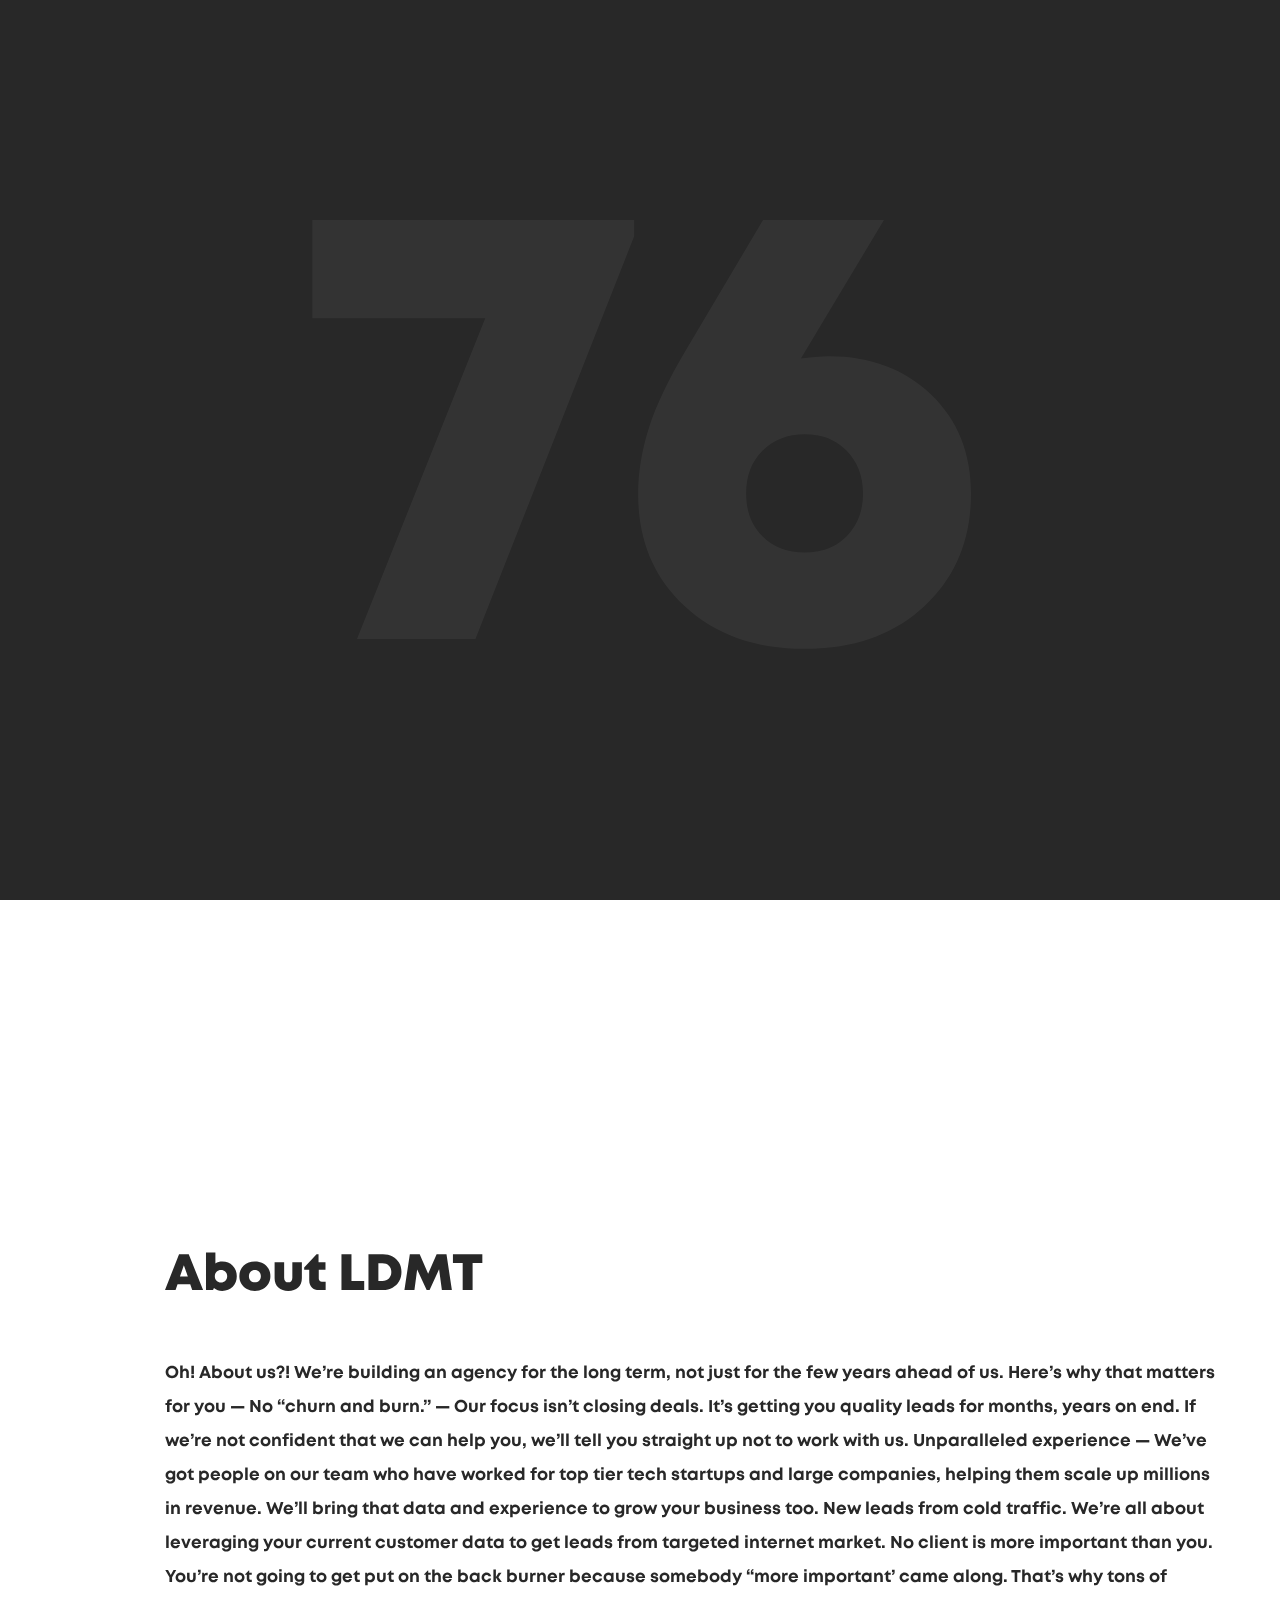
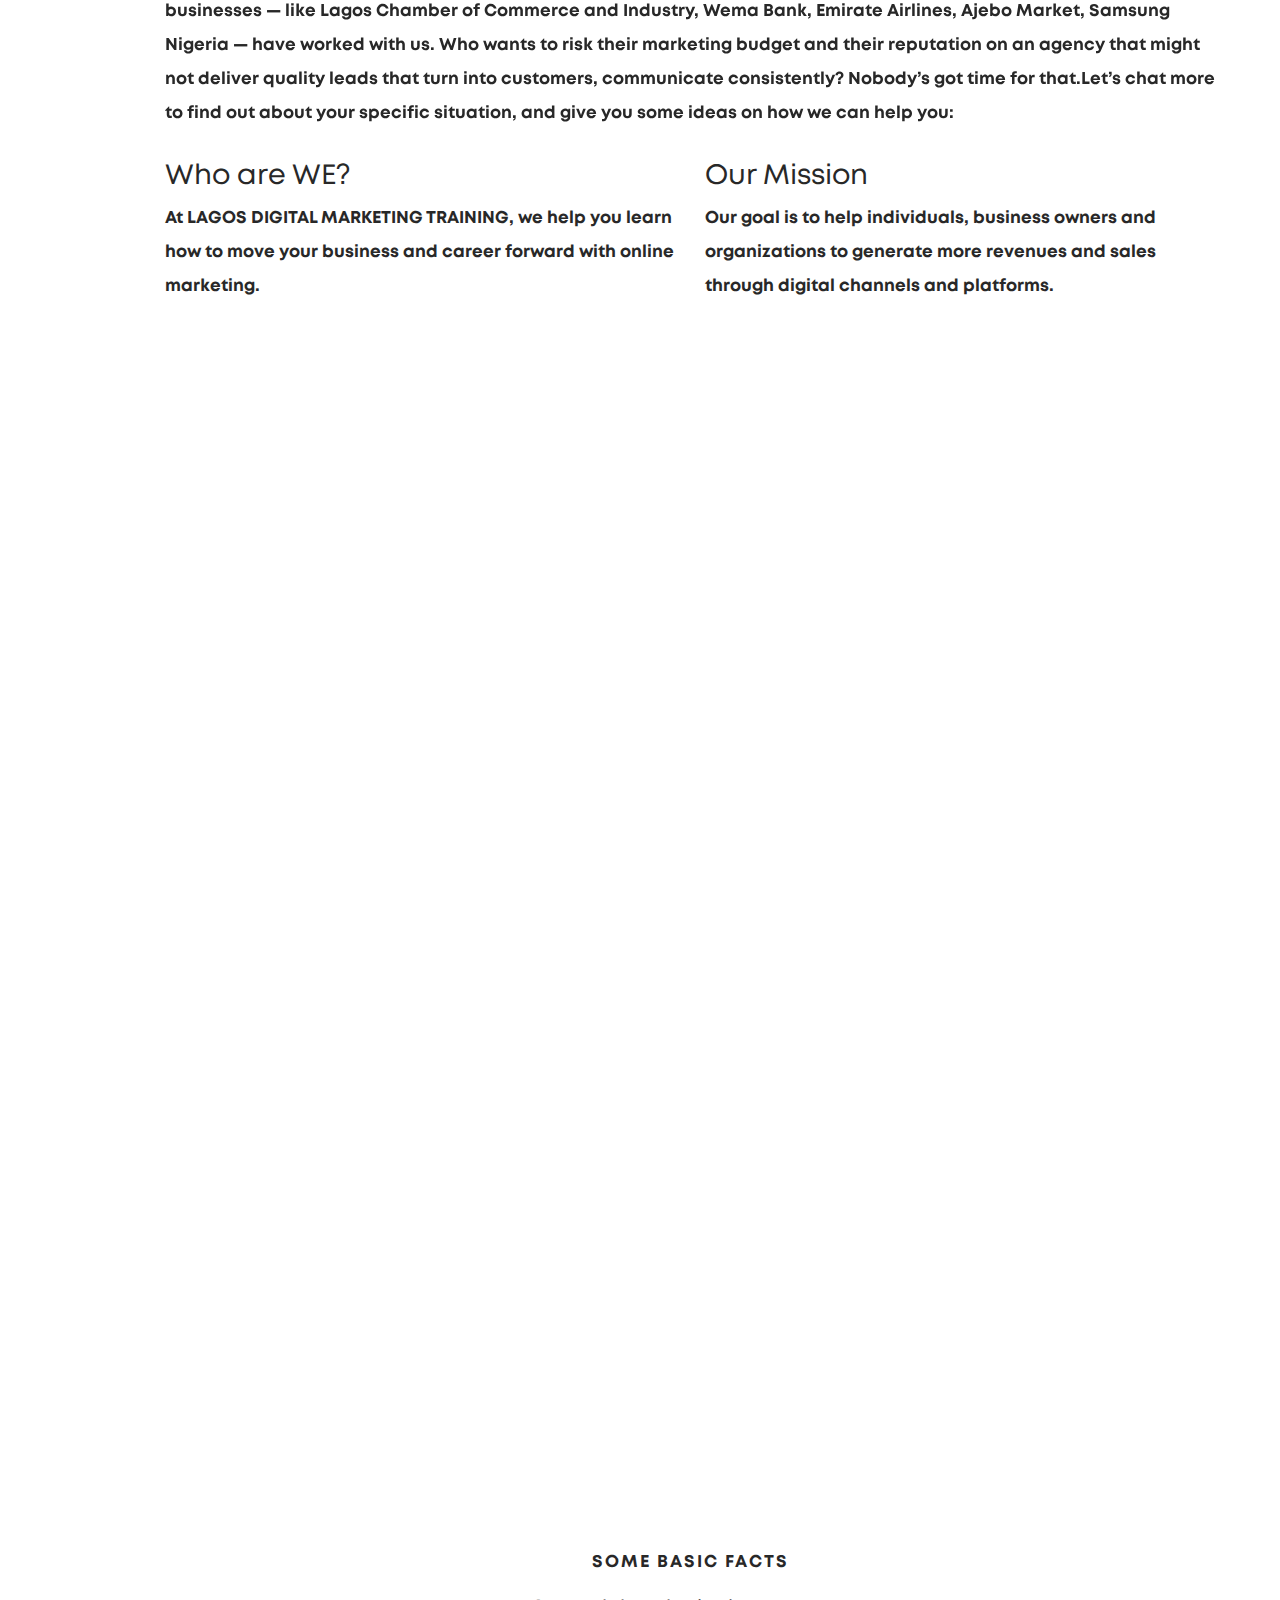
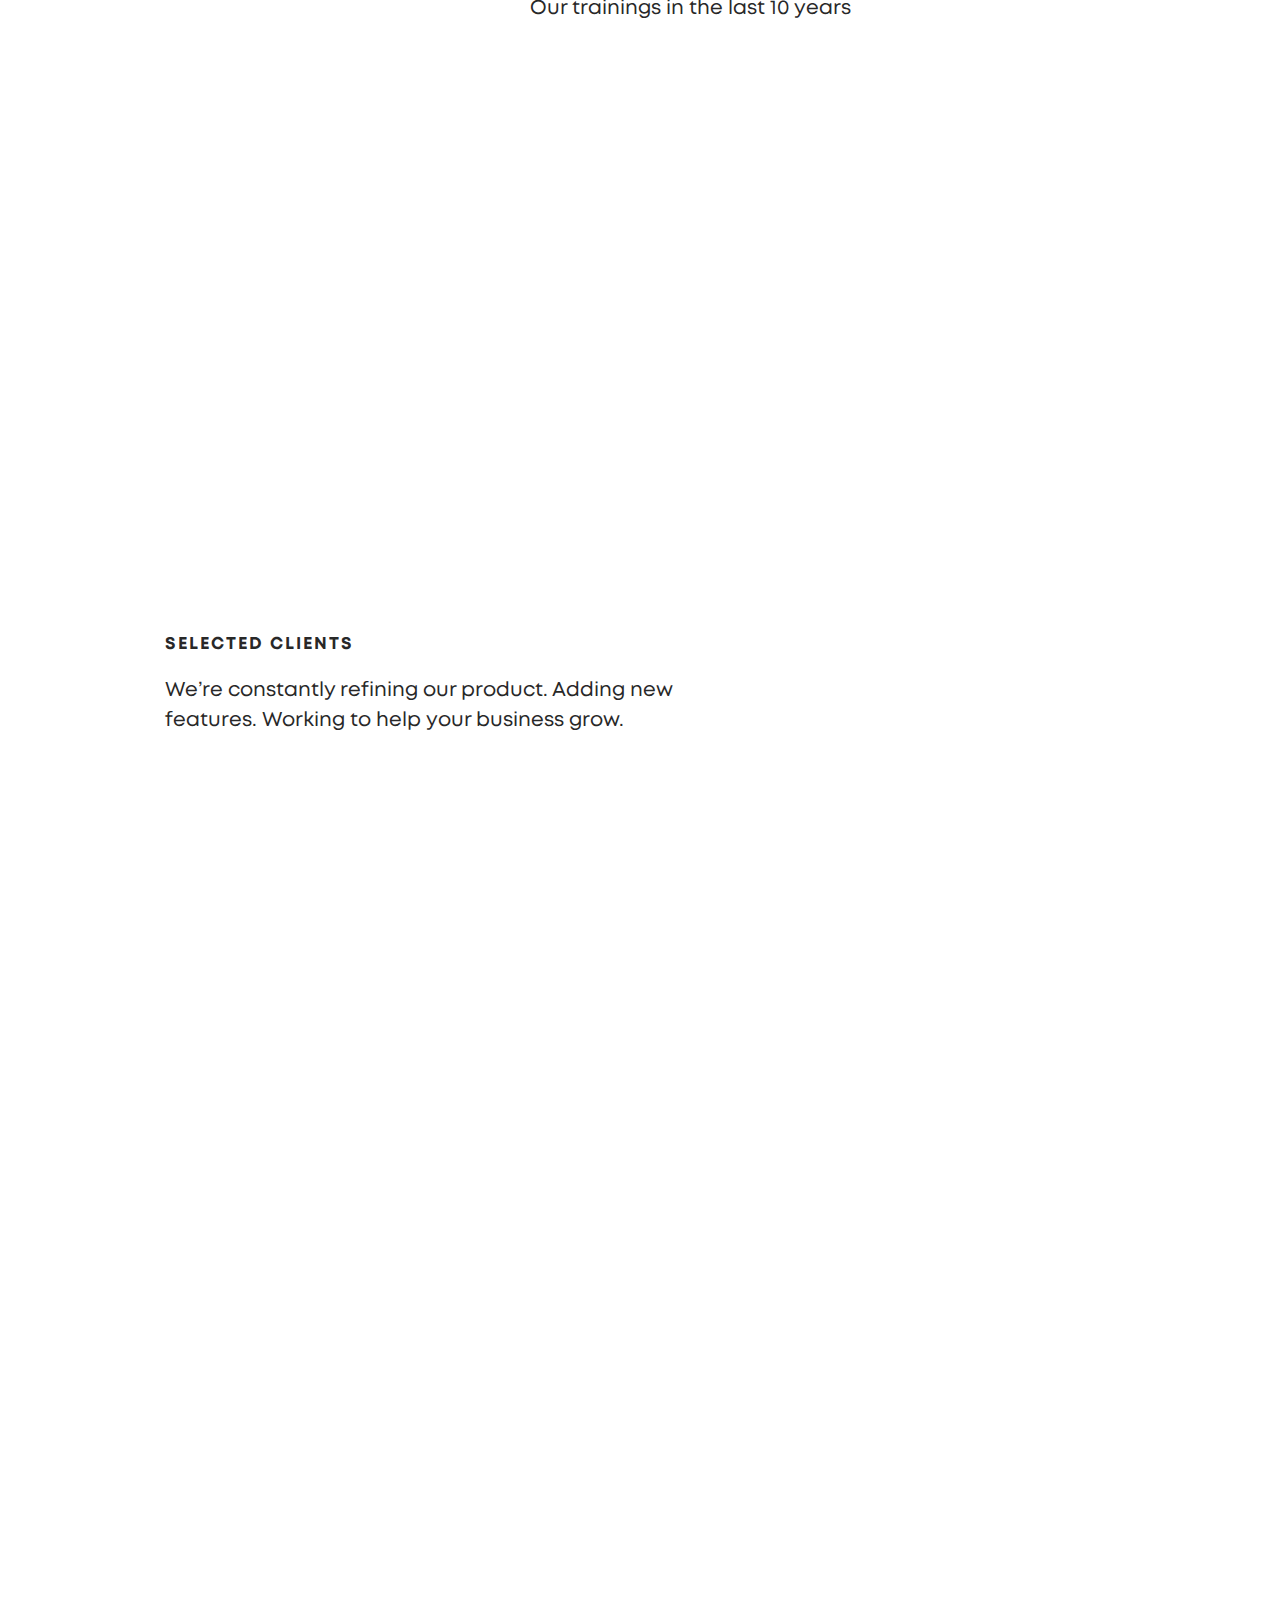
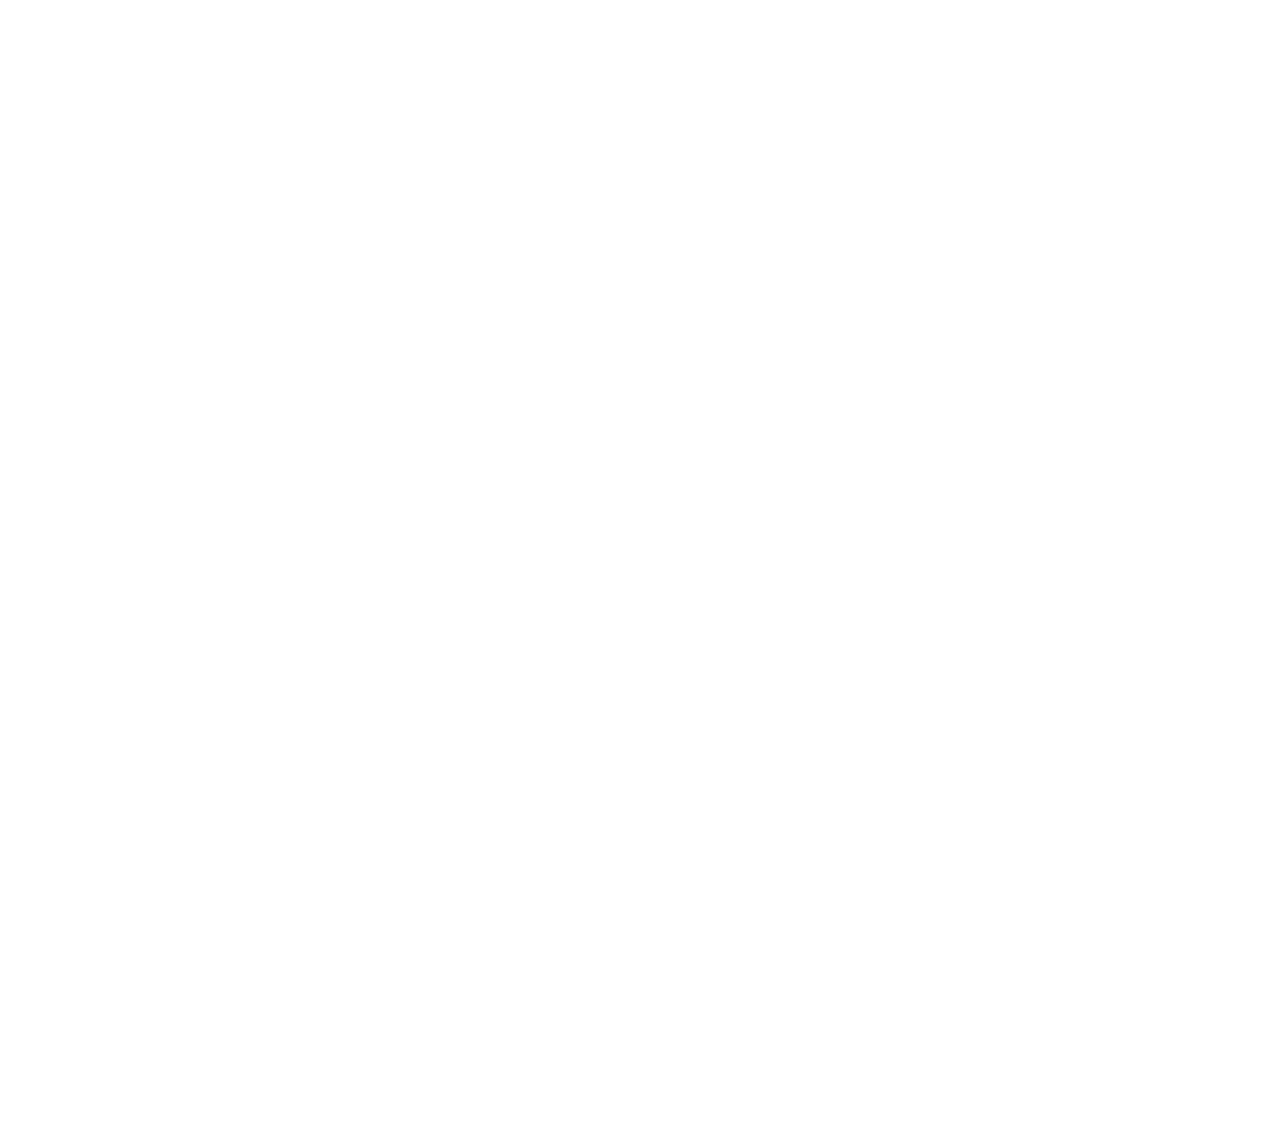
==== commit bf100618: "added new icons" ====
--- a/about.html
+++ b/about.html
@@ -413,27 +413,29 @@
         <!-- end titles -->
         <ul>
           <li class="wow fadeInUp" data-wow-delay="0s">
-            <figure><img src="images/awards01.png" alt="Image" /></figure>
+            <figure><img src="images/graduation-hat.png" alt="Image" /></figure>
             <h5>Students</h5>
             <span class="odometer" data-count="7" data-status="yes">0K</span>
           </li>
           <li class="wow fadeInUp" data-wow-delay="0.05s">
-            <figure><img src="images/awards02.png" alt="Image" /></figure>
+            <figure>
+              <img src="images/books-stack-of-three.png" alt="Image" />
+            </figure>
             <h5>Course Modules</h5>
             <span class="odometer" data-count="11" data-status="yes">0</span>
           </li>
           <li class="wow fadeInUp" data-wow-delay="0.10s">
-            <figure><img src="images/awards03.png" alt="Image" /></figure>
+            <figure><img src="images/analysis.png" alt="Image" /></figure>
             <h5>Trainings Completed</h5>
             <span class="odometer" data-count="350" data-status="yes">0+</span>
           </li>
           <li class="wow fadeInUp" data-wow-delay="0.15s">
-            <figure><img src="images/awards04.png" alt="Image" /></figure>
+            <figure><img src="images/placeholder.png" alt="Image" /></figure>
             <h5>Locations</h5>
             <span class="odometer" data-count="4" data-status="yes">0</span>
           </li>
           <li class="wow fadeInUp" data-wow-delay="0.20s">
-            <figure><img src="images/awards05.png" alt="Image" /></figure>
+            <figure><img src="images/classroom.png" alt="Image" /></figure>
             <h5>Pro Tutors</h5>
             <span class="odometer" data-count="50" data-status="yes">0</span>
           </li>
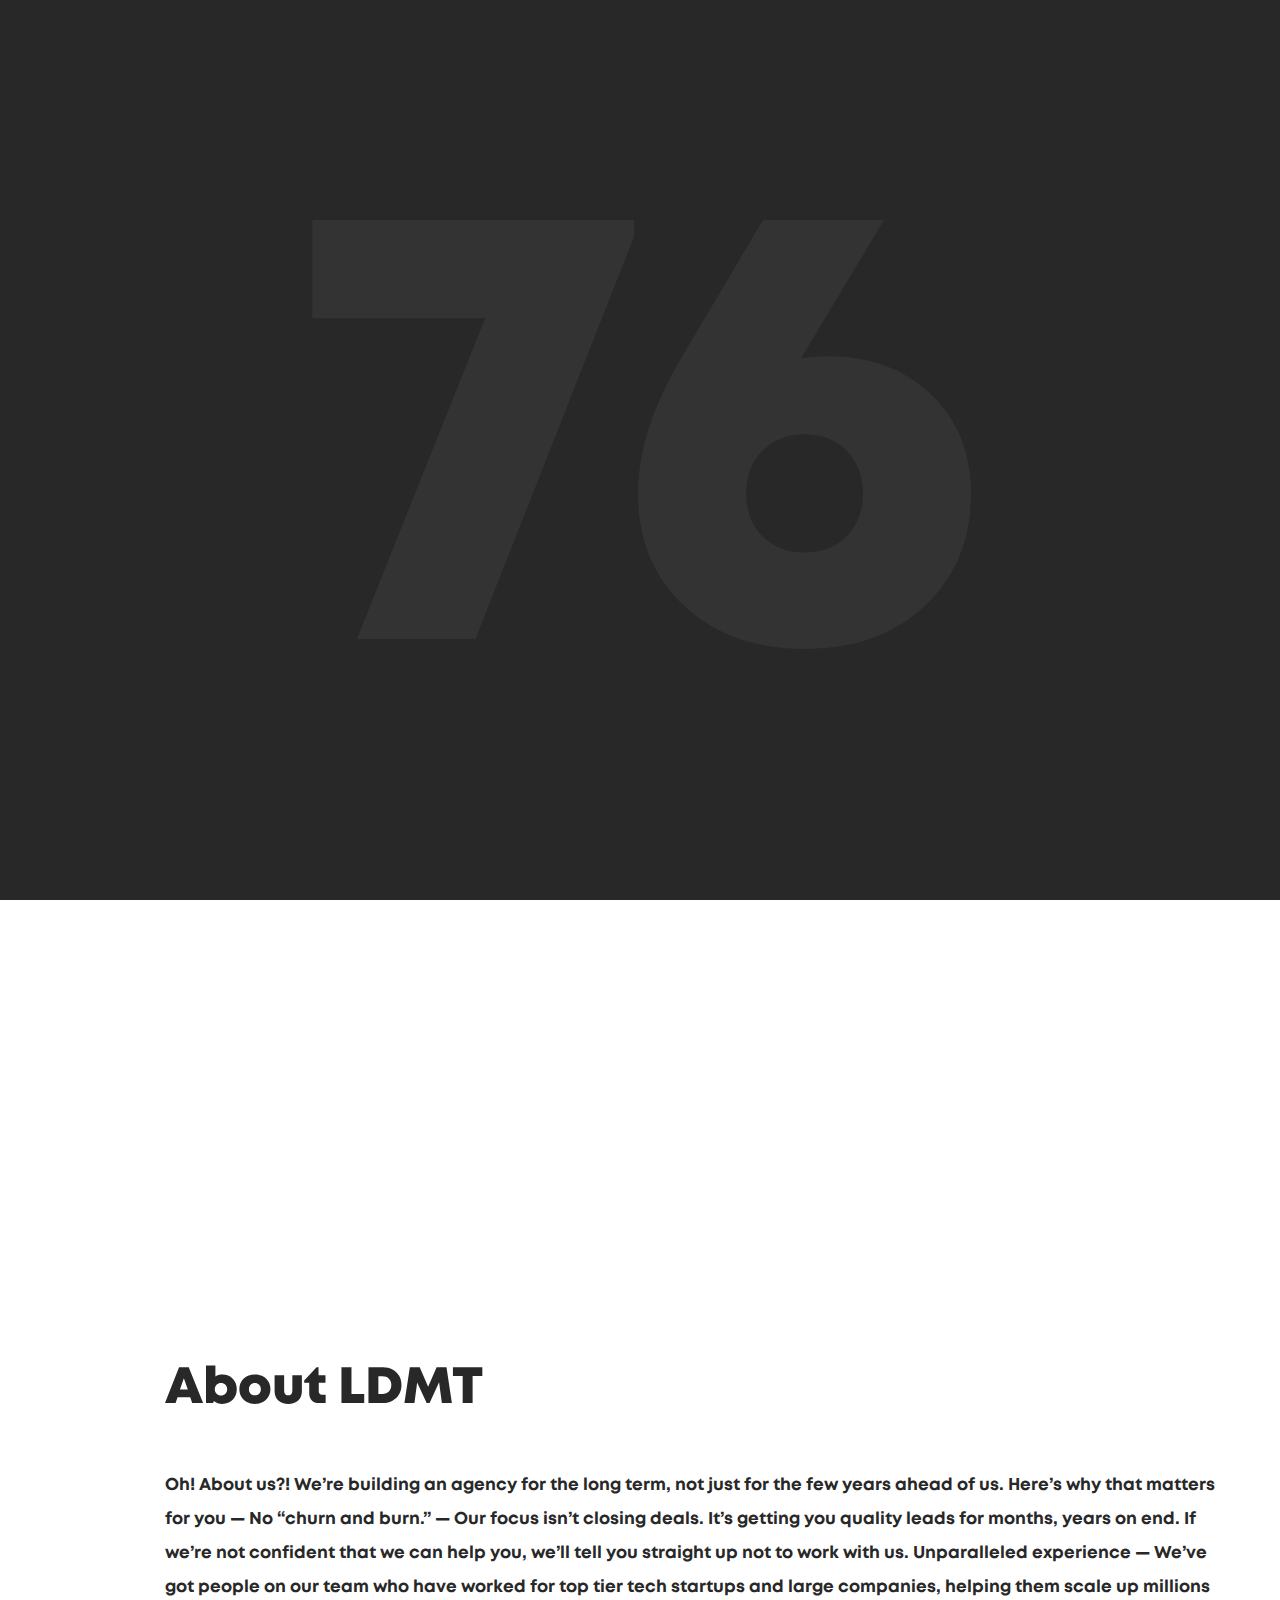
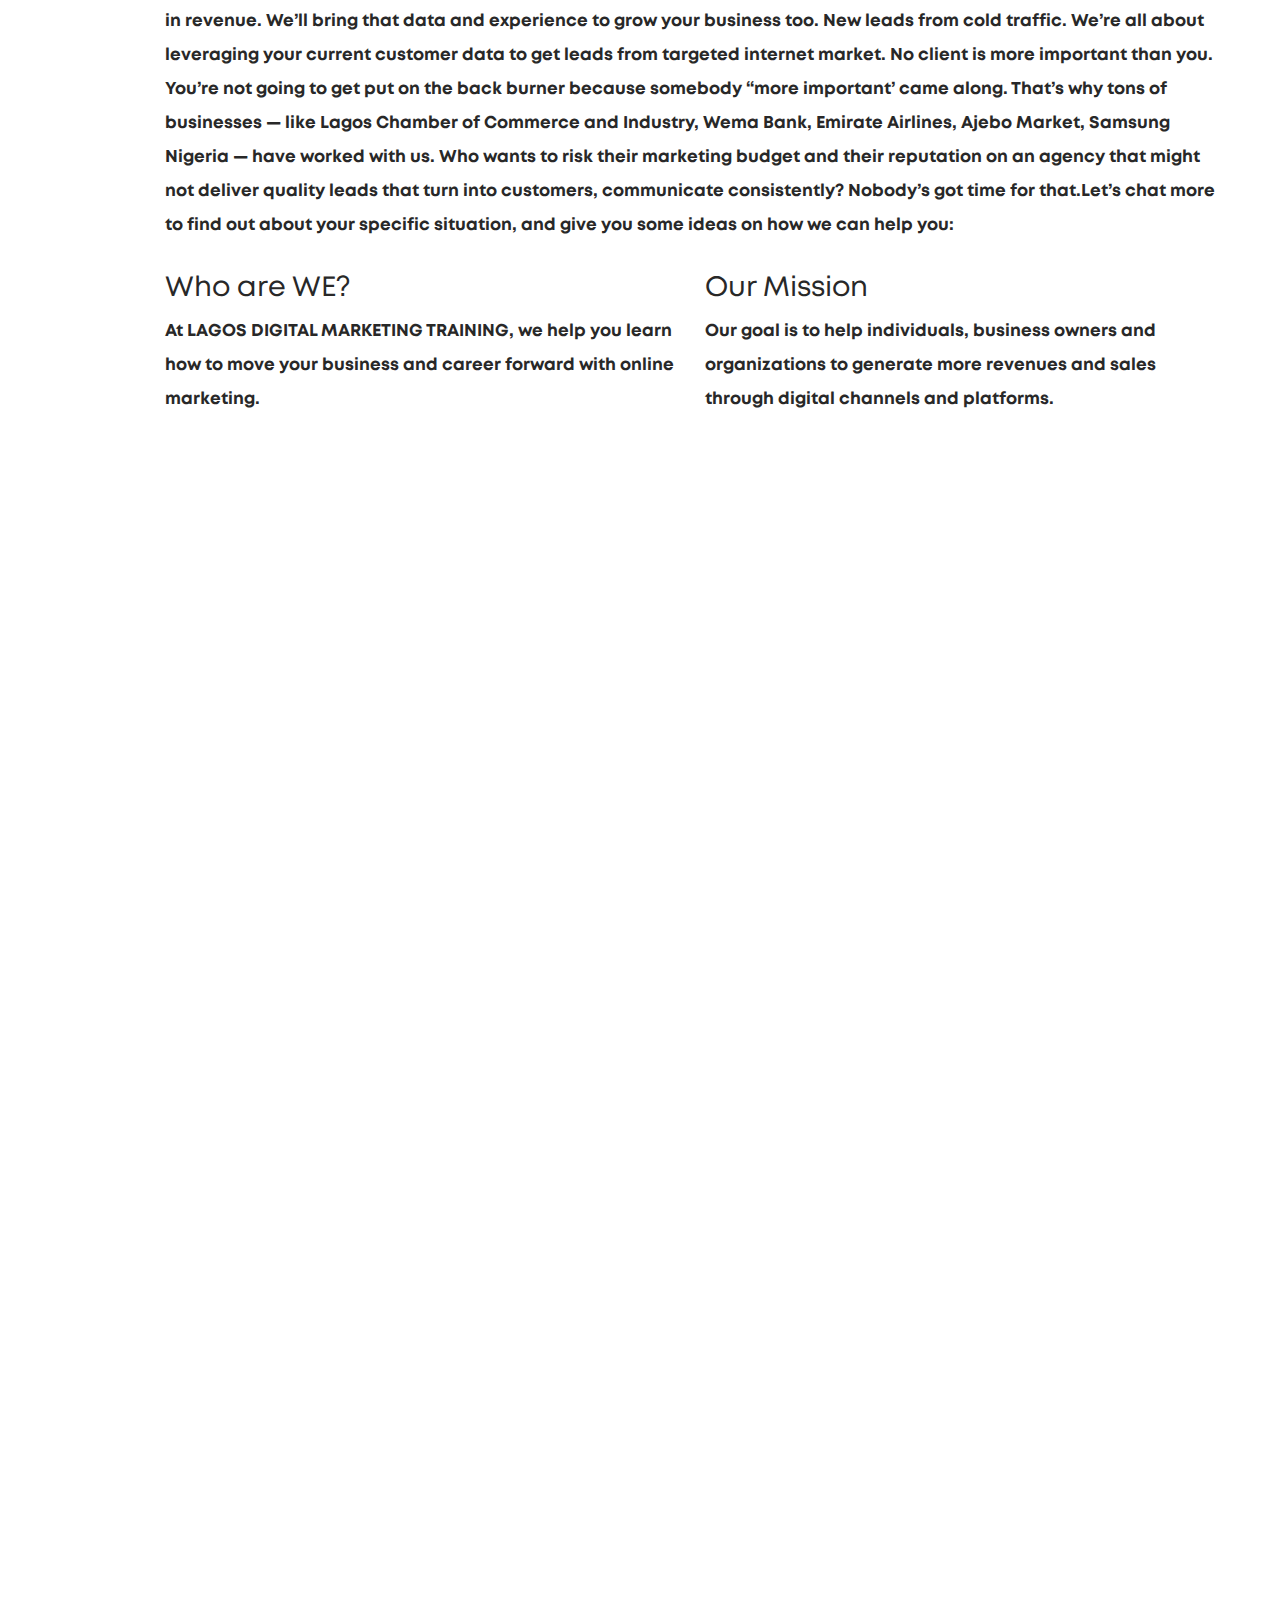
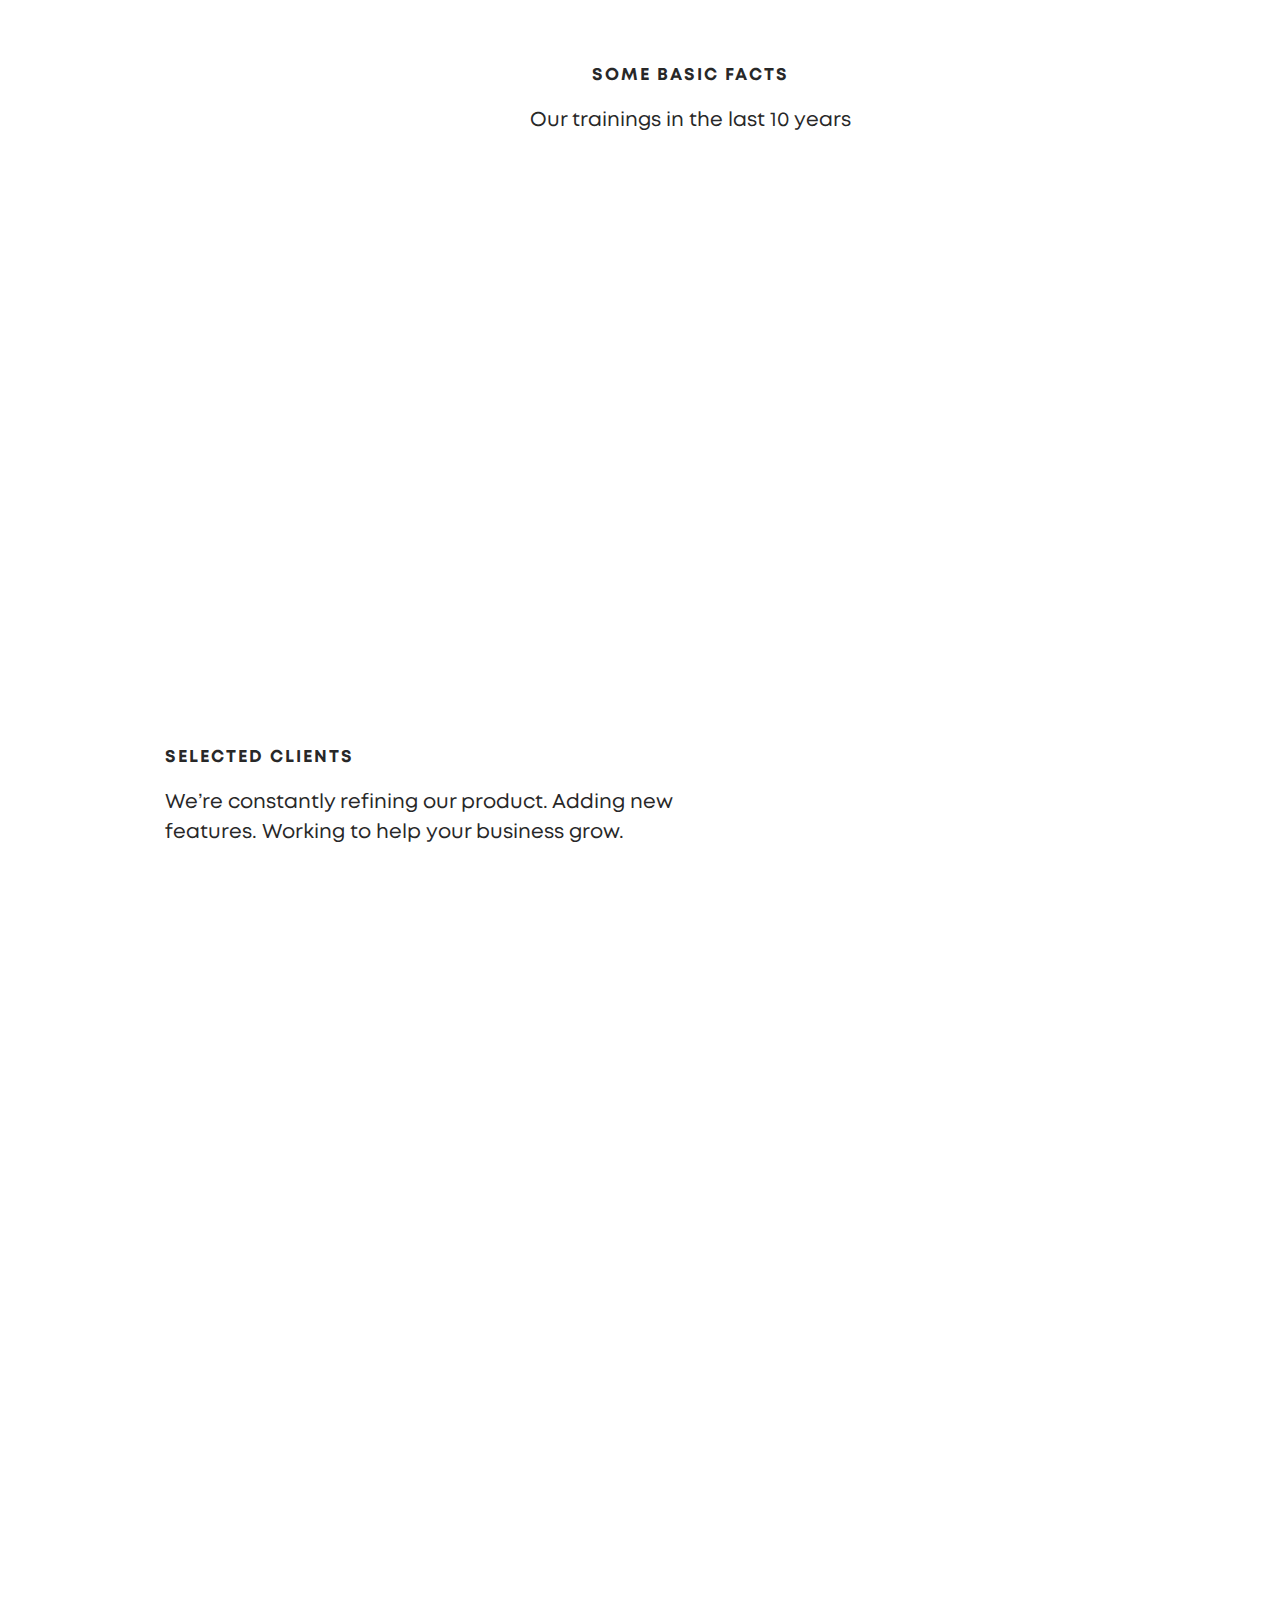
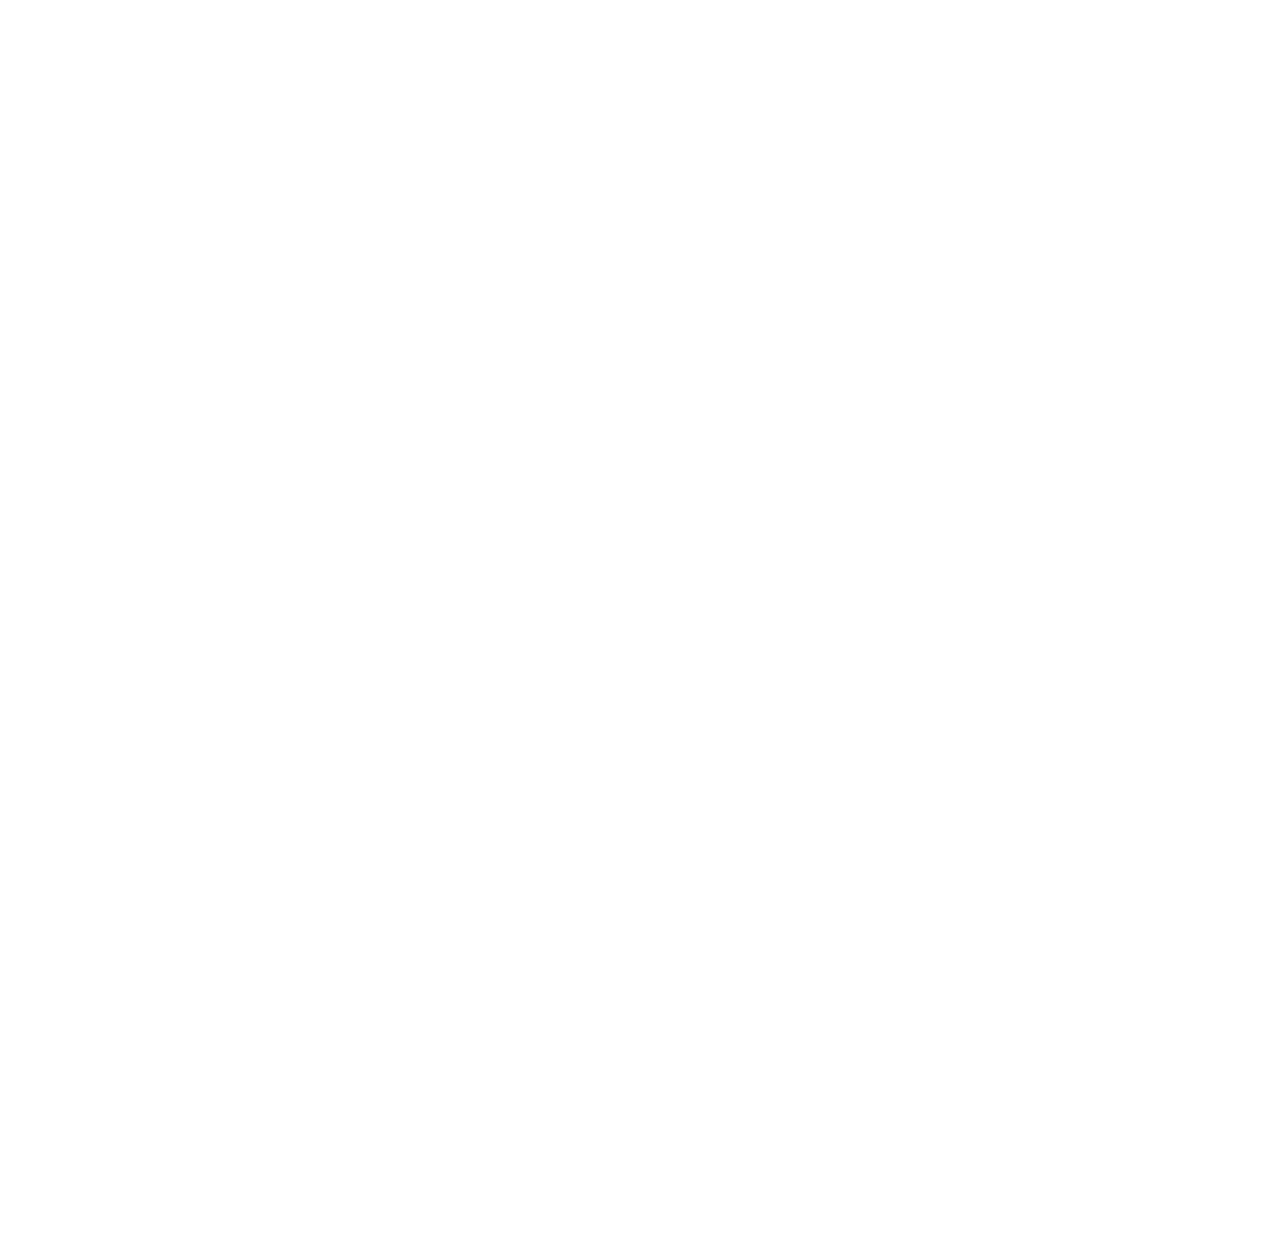
==== commit c59fc500: "added new design" ====
--- a/about.html
+++ b/about.html
@@ -14,7 +14,7 @@
     <meta name="author" content="Themezinho" />
     <meta
       name="description"
-      content="Agensy | Digital Lab & Creative Solutions"
+      content="Lagos Digitial Marketing Training | Digital Lab & Creative Solutions"
     />
     <meta
       name="keywords"
@@ -86,6 +86,7 @@
             <li><a href="index.html">Home</a></li>
             <li><a href="about.html">About</a></li>
             <li><a href="courses.html">Courses</a></li>
+            <li><a href="gallery.html">Gallery</a></li>
             <li><a href="contact.html">Contact</a></li>
           </ul>
         </div>
@@ -157,6 +158,7 @@
               <li><a href="index.html">Home</a></li>
               <li><a href="about.html">About</a></li>
               <li><a href="courses.html">Courses</a></li>
+              <li><a href="gallery.html">Gallery</a></li>
               <li><a href="contact.html">Contact</a></li>
             </ul>
           </div>
@@ -218,10 +220,11 @@
     </header>
     <!-- end header -->
     <section class="page-header">
-      <div class="video-bg">
-        <video src="videos/video-pl.mp4" loop autoplay muted></video>
-      </div>
-      <!-- end video-bg -->
+      <figure>
+        <a href="courses.html"
+          ><img src="images/about-banner.jpg" alt="Image"
+        /></a>
+      </figure>
     </section>
     <!-- end page-header -->
     <section class="about-intro">
@@ -415,7 +418,7 @@
           <li class="wow fadeInUp" data-wow-delay="0s">
             <figure><img src="images/graduation-hat.png" alt="Image" /></figure>
             <h5>Students</h5>
-            <span class="odometer" data-count="7" data-status="yes">0K</span>
+            <span class="odometer" data-count="7000" data-status="yes">0</span>
           </li>
           <li class="wow fadeInUp" data-wow-delay="0.05s">
             <figure>
@@ -427,7 +430,7 @@
           <li class="wow fadeInUp" data-wow-delay="0.10s">
             <figure><img src="images/analysis.png" alt="Image" /></figure>
             <h5>Trainings Completed</h5>
-            <span class="odometer" data-count="350" data-status="yes">0+</span>
+            <span class="odometer" data-count="350" data-status="yes">0</span>
           </li>
           <li class="wow fadeInUp" data-wow-delay="0.15s">
             <figure><img src="images/placeholder.png" alt="Image" /></figure>
@@ -437,7 +440,7 @@
           <li class="wow fadeInUp" data-wow-delay="0.20s">
             <figure><img src="images/classroom.png" alt="Image" /></figure>
             <h5>Pro Tutors</h5>
-            <span class="odometer" data-count="50" data-status="yes">0</span>
+            <span class="odometer" data-count="10" data-status="yes">0</span>
           </li>
         </ul>
       </div>
@@ -583,8 +586,8 @@
           <div class="col-lg-4 col-md-6 wow fadeInUp">
             <h5>Location</h5>
             <address>
-              7 Molade Okoya, <br />
-              Adeniyi Jones, Lagos
+              8 Alhaji Jimoh street, <br />
+              Off Adeniyi Jones, Ikeja
             </address>
           </div>
           <!-- end col-4 -->
@@ -601,6 +604,7 @@
               <ul>
                 <li><a href="courses.html">Courses</a></li>
                 <li><a href="about.html">About</a></li>
+                <li><a href="gallery.html">Gallery</a></li>
                 <li><a href="contact.html">Contact</a></li>
               </ul>
               <span>© 2022 LDMT - All rights Reserved</span>
--- a/css/style.css
+++ b/css/style.css
@@ -78,11 +78,14 @@
 }
 
 /* FORM ELEMENTS */
-input[type="text"] {
+input[type="text"],
+input[type="email"],
+input[type="tel"] {
   width: 100%;
   height: 54px;
   border: 1px solid #eee;
   padding: 0 20px;
+  font-size: 14px;
 }
 
 textarea {
@@ -1750,6 +1753,7 @@
   display: flex;
   flex-wrap: wrap;
   padding: 150px 0;
+  align-items: center;
 }
 .our-awards .titles {
   text-align: center;
